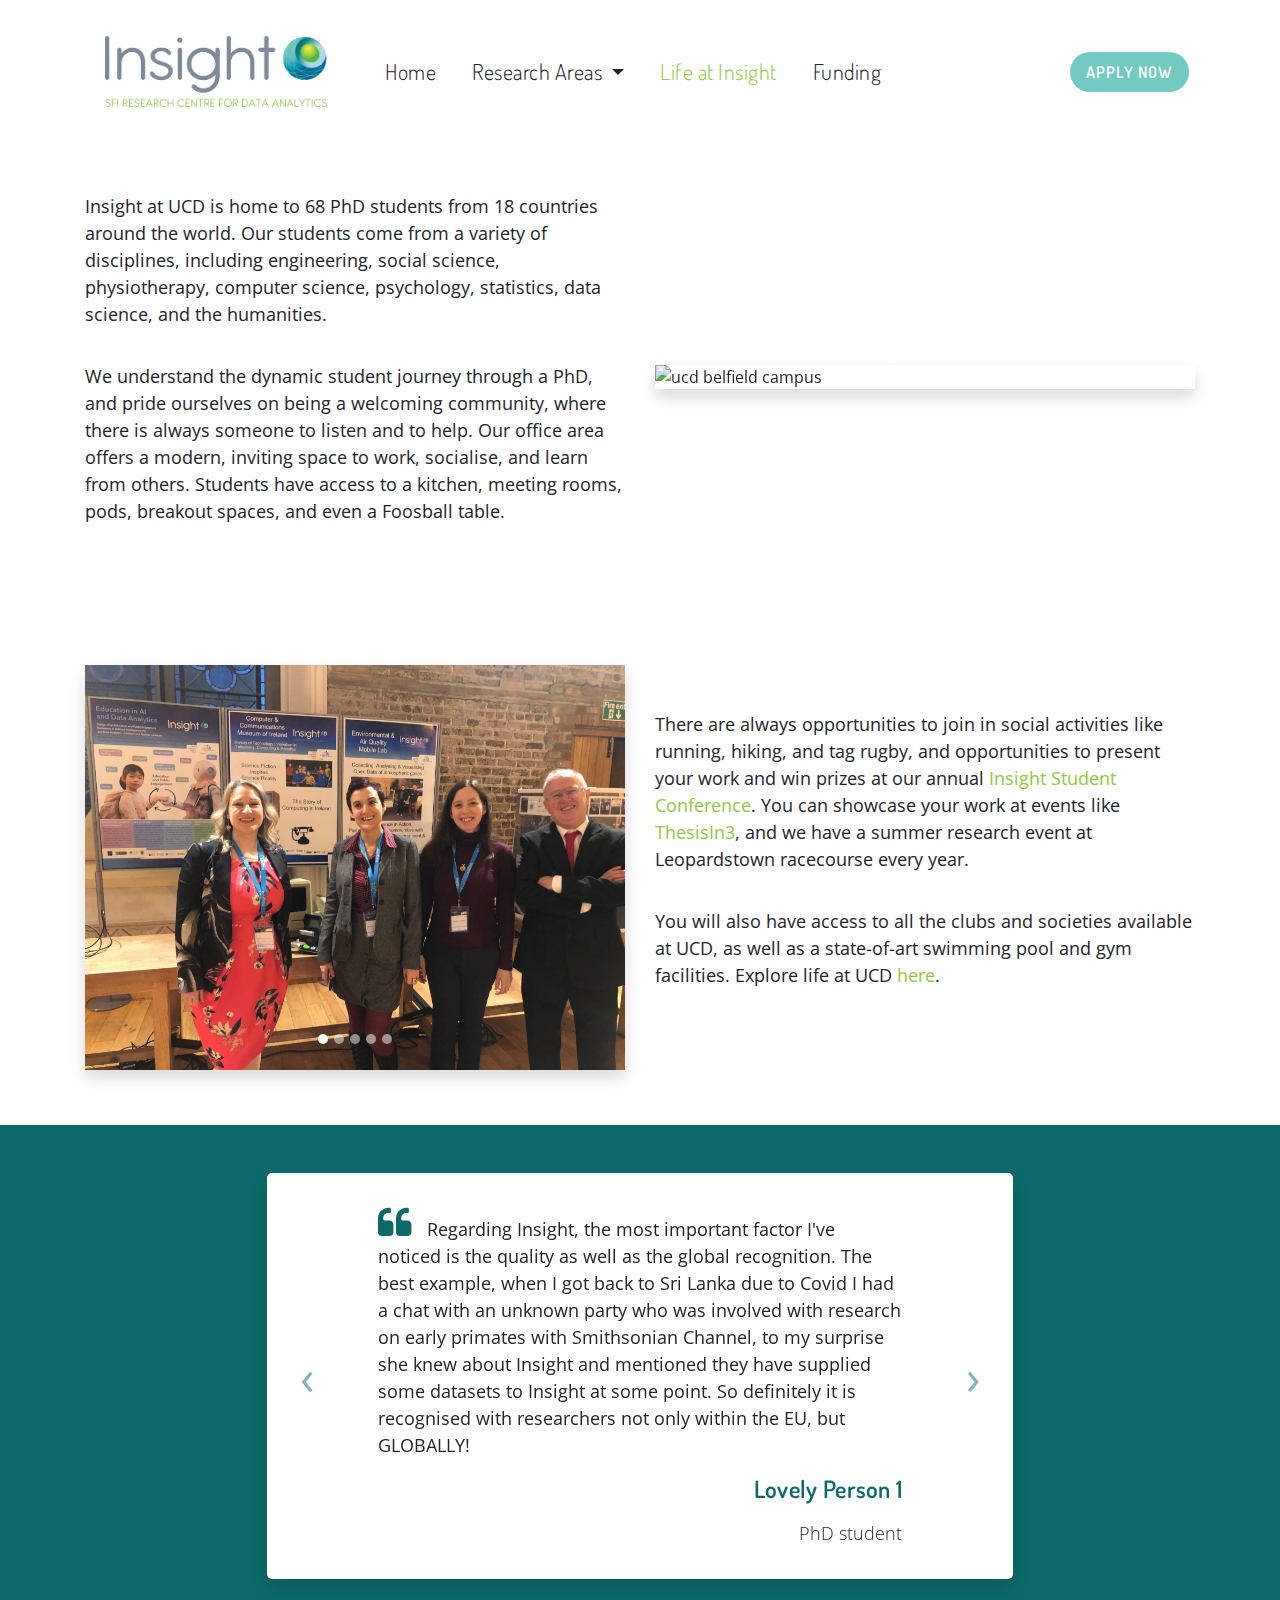
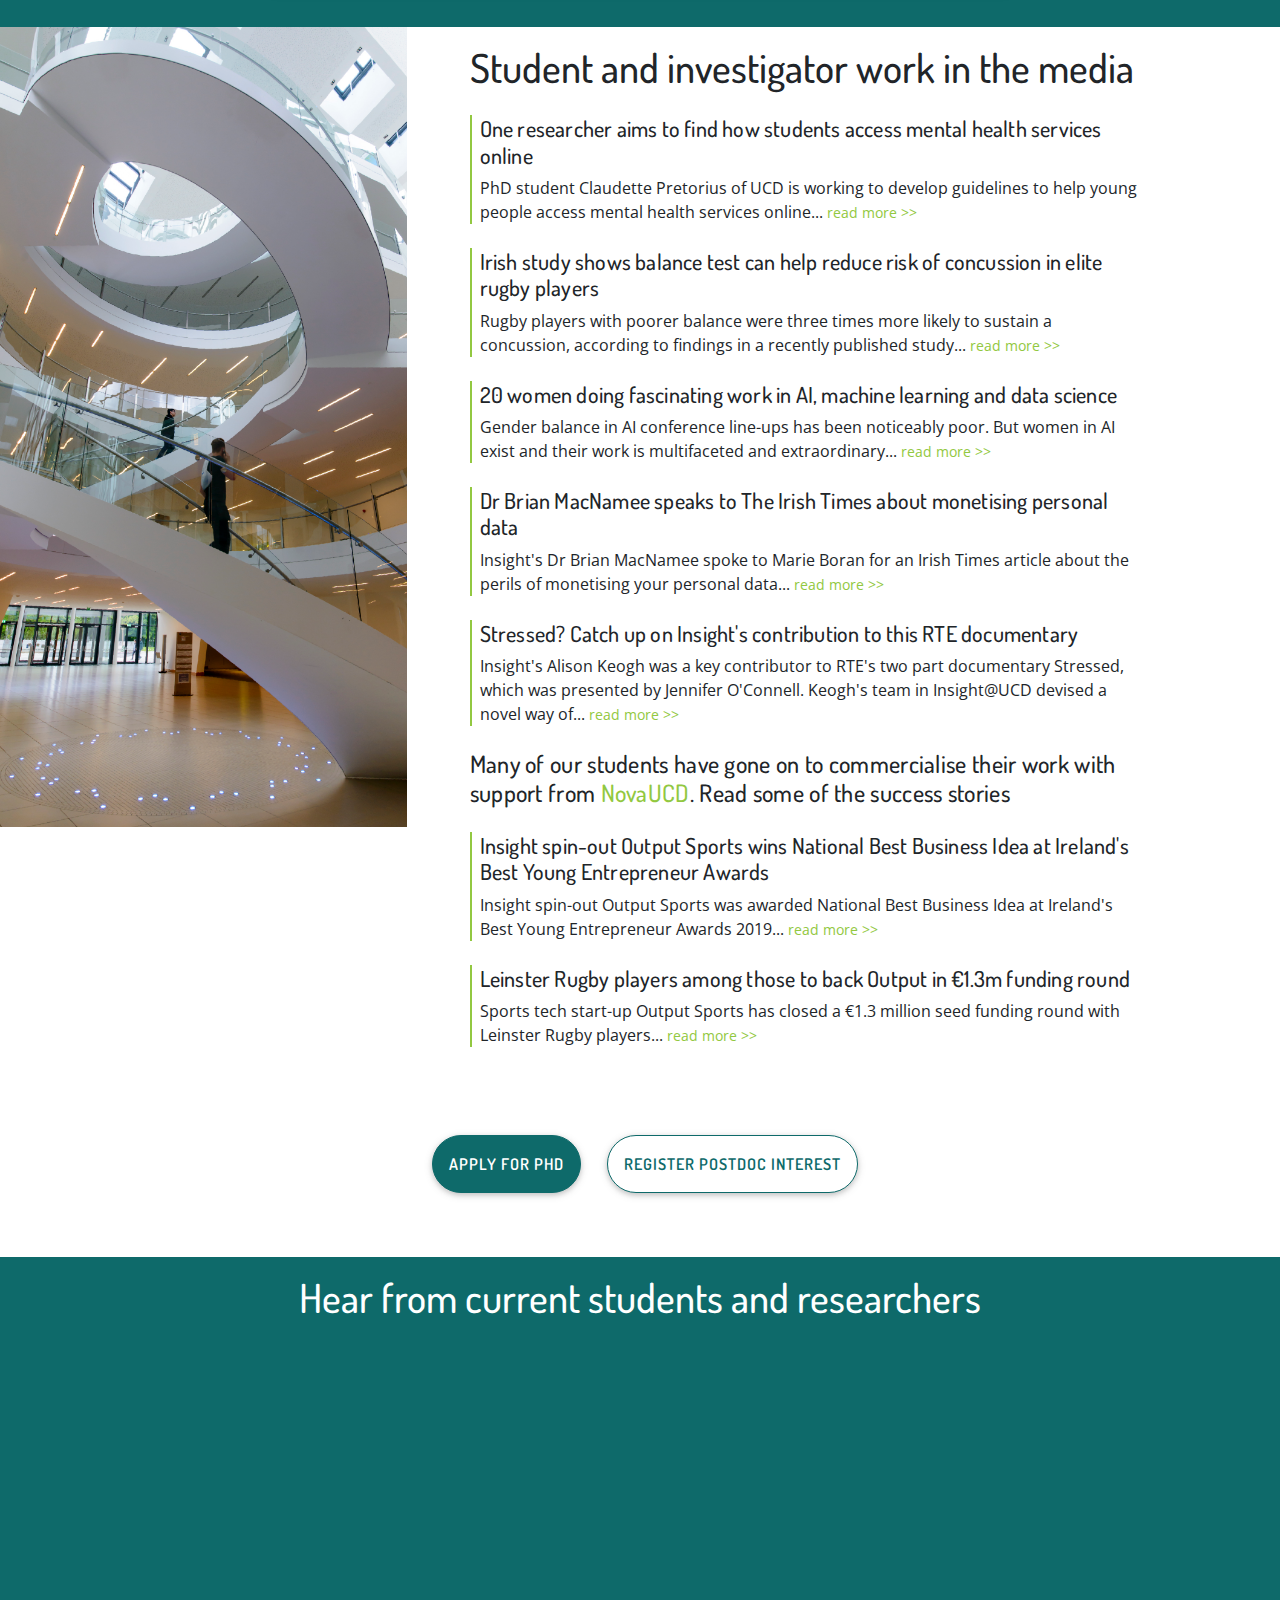
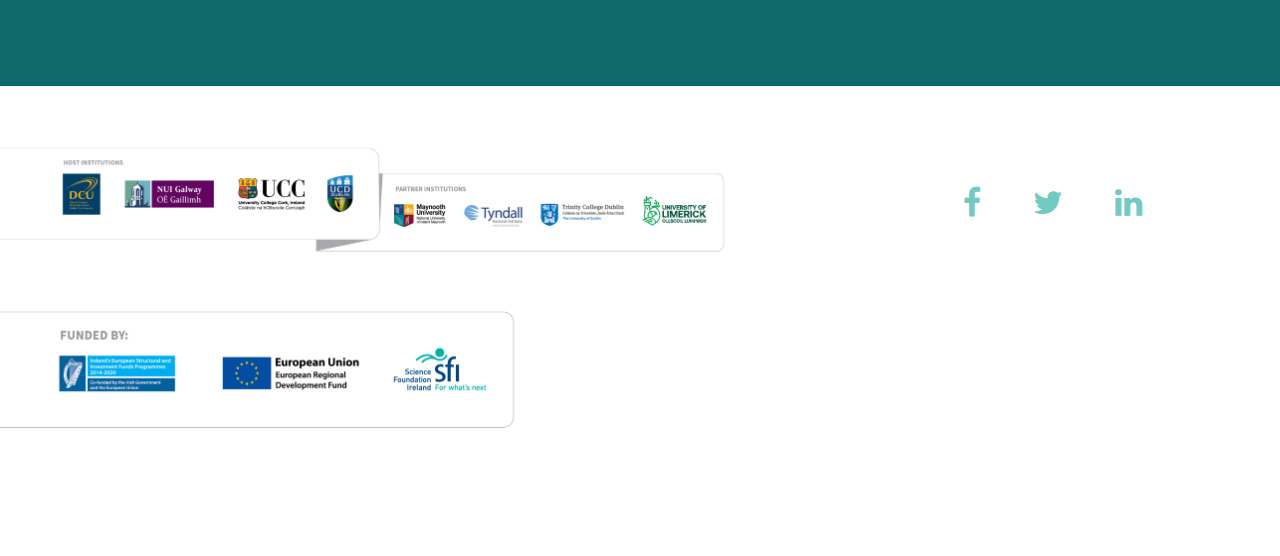
==== life-at-insight.html @ 1b8da093 "Add videos to Life at Insight page" ====
<!DOCTYPE html>
<html lang="en">

<head>
	<meta charset="utf-8">
	<meta name="viewport" content="width=device-width, initial-scale=1, shrink-to-fit=no">
	<meta http-equiv="x-ua-compatible" content="ie=edge">
	<title>Insight UCD Recruitment</title>
	<!-- Font Awesome -->
	<link rel="stylesheet" href="https://maxcdn.bootstrapcdn.com/font-awesome/4.7.0/css/font-awesome.min.css">
	<!-- Bootstrap core CSS -->
	<link href="css/bootstrap.min.css" rel="stylesheet">
	<!-- Material Design Bootstrap -->
	<link href="css/mdb.min.css" rel="stylesheet">
	<!-- Your custom styles (optional) -->
	<link href="css/style.css" rel="stylesheet">
	<link rel="stylesheet" href="https://fonts.googleapis.com/css?family=Dosis:400,500,600,700">
	<link rel="stylesheet" href="https://fonts.googleapis.com/css?family=Open+Sans:400,600,700">
</head>

<body>
	<header class="sticky-top">
		<nav class="navbar navbar-light navbar-expand-lg navigation-clean-button">
			<div class="container"><img id="nav-logo" src="img/insight_logo.png"><button data-toggle="collapse" class="navbar-toggler" data-target="#navcol-1"><span class="sr-only">Toggle navigation</span><span class="navbar-toggler-icon"></span></button>
				<div class="collapse navbar-collapse" id="navcol-1">
					<ul class="nav navbar-nav mr-auto">
						<li class="nav-item" role="presentation"><a class="nav-link" href="index.html">Home</a></li>
						<li class="nav-item dropdown"><a class="dropdown-toggle nav-link" data-toggle="dropdown" aria-expanded="false" href="research.html">Research Areas&nbsp;</a>
							<div class="dropdown-menu" role="menu"><a class="dropdown-item" role="presentation" href="research.html#behaviour">Behaviour Measurement & Change</a><a class="dropdown-item" role="presentation" href="research.html#imaging">Medical Imaging</a><a class="dropdown-item" role="presentation" href="research.html#cultural">Cultural Analytics</a><a class="dropdown-item" role="presentation" href="research.html#foundations">Foundations of Data Science</a><a class="dropdown-item" role="presentation" href="research.html#agriculture">Smart & Sustainable Agriculture</a></div>
						</li>
						<li class="nav-item" role="presentation"><a class="nav-link active" href="life-at-insight.html">Life at Insight</a></li>
						<li class="nav-item" role="presentation"><a class="nav-link" href="index.html#remuneration">Funding</a></li>
					</ul><span class="navbar-text actions"> <a class="btn action-button" role="button" id="nav-apply-button" href="https://docs.google.com/forms/d/1XLEkbJxJfuhNwHbNizcmN-qmpHpWXyCUOX5vFajwx4U" target="_blank">Apply Now</a></span>
				</div>
			</div>
		</nav>
	</header>
	<main>


		<div class="highlight-insight">
			<div class="container">
				<div class="row">
					<div class="col-sm-12 col-md-12 col-lg-6 col-xl-6 my-auto">
						<p>Insight at UCD is home to 68 PhD students from 18 countries around the world. Our students come from a variety of disciplines, including engineering, social science, physiotherapy, computer science, psychology, statistics, data science, and the humanities.</p>
						<p>We understand the dynamic student journey through a PhD, and pride ourselves on being a welcoming community, where there is always someone to listen and to help. Our office area offers a modern, inviting space to work, socialise, and learn from others. Students have access to a kitchen, meeting rooms, pods, breakout spaces, and even a Foosball table.</p>
					</div>
					<div class="col-sm-12 col-md-12 col-lg-6 col-xl-6 my-auto">
						<div id="carouselIndicators" class="carousel slide shadow" data-ride="carousel">
							<ol class="carousel-indicators">
								<li data-target="#carouselIndicators" data-slide-to="0" class="active"></li>
								<li data-target="#carouselIndicators" data-slide-to="1"></li>
								<li data-target="#carouselIndicators" data-slide-to="2"></li>
								<li data-target="#carouselIndicators" data-slide-to="3"></li>
								<li data-target="#carouselIndicators" data-slide-to="4"></li>
							</ol>
							<div class="carousel-inner">
								<div class="carousel-item active">
									<img class="d-block w-100" src="img/0708_Belfield_07b.jpg" alt="ucd belfield campus">
								</div>
								<div class="carousel-item">
									<img class="d-block w-100" src="img/kitchen.jpeg" alt="ucd insight kitchen">
								</div>
								<div class="carousel-item">
									<img class="d-block w-100" src="img/office1.png" alt="ucd insight office">
								</div>
								<div class="carousel-item">
									<img class="d-block w-100" src="img/office2.png" alt="ucd insight office">
								</div>
								<div class="carousel-item">
									<img class="d-block w-100" src="img/busy_stairs.jpg" alt="ucd science busy stairs">
								</div>

							</div>
						</div>
					</div>
				</div>
			</div>
		</div>

		<div class="highlight-insight">
			<div class="container">
				<div class="row">
					<div class="col-sm-12 col-md-12 col-lg-6 col-xl-6 my-auto">
						<div id="carouselIndicators" class="carousel slide shadow" data-ride="carousel">
							<ol class="carousel-indicators">
								<li data-target="#carouselIndicators" data-slide-to="0" class="active"></li>
								<li data-target="#carouselIndicators" data-slide-to="1"></li>
								<li data-target="#carouselIndicators" data-slide-to="2"></li>
								<li data-target="#carouselIndicators" data-slide-to="3"></li>
								<li data-target="#carouselIndicators" data-slide-to="4"></li>
							</ol>
							<div class="carousel-inner">
								<div class="carousel-item active">
									<img class="d-block w-100" src="img/IMG_2995.jpeg" alt="ucd belfield campus">
								</div>
								<div class="carousel-item">
									<img class="d-block w-100" src="img/IMG_3348.jpeg" alt="ucd insight kitchen">
								</div>
								<div class="carousel-item">
									<img class="d-block w-100" src="img/insight43.jpeg" alt="ucd insight office">
								</div>
								<div class="carousel-item">
									<img class="d-block w-100" src="img/insight44.jpeg" alt="ucd insight office">
								</div>
								<div class="carousel-item">
									<img class="d-block w-100" src="img/insight_running_group.jpg" alt="ucd science busy stairs">
								</div>

							</div>
						</div>
					</div>
					<div class="col-sm-12 col-md-12 col-lg-6 col-xl-6 my-auto">
						<p>There are always opportunities to join in social activities like running, hiking, and tag rugby, and opportunities to present your work and win prizes at our annual <a href="https://www.insight-centre.org/News/insight-student-conference-2020" target="_blank"> Insight Student Conference</a>. You can showcase your work at events like <a href="https://www.ucd.ie/graduatestudies/currentgradstudents/thesisin3/" target="_blank">ThesisIn3</a>, and we have a summer research event at Leopardstown racecourse every year.</p>
						<p>You will also have access to all the clubs and societies available at UCD, as well as a state-of-art swimming pool and gym facilities. Explore life at UCD <a href="https://www.ucd.ie/graduatestudies/currentgradstudents/lifeoncampus/" target="_blank"> here</a>.</p>
					</div>
				</div>
			</div>
		</div>

		<div class="testimonials py-5">
			<!-- Section heading -->
			<div class="wrapper-carousel-fix col-lg-7 mx-auto py-3 shadow">
				<!-- Carousel Wrapper -->
				<div id="carousel-quote" class="carousel no-flex testimonial-carousel carousel-fade pt-3 " data-ride="carousel" data-interval="false">
					<!--Slides-->
					<div class="carousel-inner carousel-box" role="listbox">
						<!--First slide-->
						<div class="carousel-item active">
							<div class="testimonial mx-5 px-5">
								<!--Content-->
								<p>
									<i class="fa fa-2x fa-quote-left pr-3" style="color:#0e6a6a;"></i>Regarding Insight, the most important factor I've noticed is the quality as well as the global recognition. The best example, when I got back to Sri Lanka due to Covid I had a chat with an unknown party who was involved with research on early primates with Smithsonian Channel, to my surprise she knew about Insight and mentioned they have supplied some datasets to Insight at some point. So definitely it is recognised with researchers not only within the EU, but GLOBALLY!
								</p>
								<h4 class="text-right">Lovely Person 1</h4>
								<h6 class="occupation my-3 text-right">PhD student</h6>
							</div>
						</div>
						<!--First slide-->
						<!--Second slide-->
						<div class="carousel-item">
							<div class="testimonial mx-5 px-5">
								<!--Content-->
								<p><br>
									<i class="fa fa-2x fa-quote-left pr-3" style="color:#0e6a6a;"></i>Insight has created a great social and working environment for staff and students. Insight provides opportunities for students to gain valuable work experience in Industry through Insight collaboration with Industry partners. Insight has delivered data analytics research in modelling the Covid 19 epidemic and actively reporting the findings to the Government.
								</p>
								<h4 class="text-right">Lovely Person 2</h4>
								<h6 class="occupation my-3 text-right">PhD student</h6><br>
							</div>
						</div>
						<!--Second slide-->
						<!--Third slide-->
						<div class="carousel-item">
							<div class="testimonial mx-5 px-5">
								<!--Content-->
								<p><br>
									<i class="fa fa-2x fa-quote-left pr-3" style="color:#0e6a6a;"></i>I know it will seem a bit over the top to say this but my friends and colleagues in Insight are like my second family. When you are far from home it can be difficult to find your feet, feel part of work and community. I have always felt at home in Insight and I have always felt that I was appreciated and belonged.
								</p>
								<h4 class="text-right">Lovely Person 3</h4>
								<h6 class="occupation my-3 text-right">PhD student</h6><br>
							</div>
						</div>
						<!--Third slide-->
					</div>
					<!--Slides-->
					<!--Controls-->
					<a class="carousel-control-prev left carousel-control" href="#carousel-quote" role="button" data-slide="prev">
						<span class="icon-prev" aria-hidden="true"></span>
						<span class="sr-only">Previous</span>
					</a>
					<a class="carousel-control-next right carousel-control" href="#carousel-quote" role="button" data-slide="next">
						<span class="icon-next" aria-hidden="true"></span>
						<span class="sr-only">Next</span>
					</a>
					<!--Controls-->
				</div>
				<!-- Carousel Wrapper -->
			</div>
		</div>
		<div class="row in-the-media">
			<div id="stairs" class="col-lg-4">
				<img src="img/futuristic-stairs.jpg" class="img-fluid" style="height: auto;max-height: auto;width: 100%;">
			</div>
			<div id="articles" class="col-lg-7 px-5">
				<h2 class="mt-3 mb-4">Student and investigator work in the media</h2>
				<div class="article-snippets">
					<div class="article-snippet pl-2 my-4">
						<h5>One researcher aims to find how students access mental health services online</h5>
						<p>PhD student Claudette Pretorius of UCD is working to develop guidelines to help young people access mental health services online...<a href="#" href="https://www.siliconrepublic.com/innovation/claudette-pretorius-ucd-insight-mental-health" class="read-more" target="_blank"> read more >></a></p>
					</div>
					<div class="article-snippet pl-2 my-4">
						<h5>Irish study shows balance test can help reduce risk of concussion in elite rugby players</h5>
						<p>Rugby players with poorer balance were three times more likely to sustain a concussion, according to findings in a recently published study...<a href="https://www.the42.ie/irish-study-concussion-irfu-rugby-balance-decrease-risk-4447512-Jan2019/" class="read-more" target="_blank"> read more >></a></p>
					</div>
					<div class="article-snippet pl-2 my-4">
						<h5>20 women doing fascinating work in AI, machine learning and data science</h5>
						<p>Gender balance in AI conference line-ups has been noticeably poor. But women in AI exist and their work is multifaceted and extraordinary...<a href="https://www.siliconrepublic.com/people/women-in-ai-machine-learning-data-science" class="read-more" target="_blank"> read more >></a></p>
					</div>
					<div class="article-snippet pl-2 my-4">
						<h5>Dr Brian MacNamee speaks to The Irish Times about monetising personal data</h5>
						<p>Insight's Dr Brian MacNamee spoke to Marie Boran for an Irish Times article about the perils of monetising your personal data...<a href="https://www.insight-centre.org/News/dr-brian-macnamee-speaks-irish-times-about-monetising-personal-data" class="read-more" target="_blank"> read more >></a></p>
					</div>
					<div class="article-snippet pl-2 my-4">
						<h5>Stressed? Catch up on Insight's contribution to this RTE documentary</h5>
						<p>Insight's Alison Keogh was a key contributor to RTE's two part documentary Stressed, which was presented by Jennifer O'Connell. Keogh's team in Insight@UCD devised a novel way of...<a href="https://www.insight-centre.org/content/stressed-catch-insights-contribution-rte-documentary" class="read-more" target="_blank"> read more >></a></p>
					</div>
					<h4>Many of our students have gone on to commercialise their work with support from <a href="https://www.ucd.ie/innovation/" target="_blank">NovaUCD</a>. Read some of the success stories</h4>
					<div class="article-snippet pl-2 my-4">
						<h5>Insight spin-out Output Sports wins National Best Business Idea at Ireland's Best Young Entrepreneur Awards</h5>
						<p>Insight spin-out Output Sports was awarded National Best Business Idea at Ireland's Best Young Entrepreneur Awards 2019...<a href="https://www.insight-centre.org/News/insight-spin-out-output-sports-wins-national-best-business-idea-irelands-best-young" class="read-more" target="_blank"> read more >></a></p>
					</div>
					<div class="article-snippet pl-2 my-4">
						<h5>Leinster Rugby players among those to back Output in €1.3m funding round</h5>
						<p>Sports tech start-up Output Sports has closed a €1.3 million seed funding round with Leinster Rugby players...<a href="https://www.irishtimes.com/business/technology/leinster-rugby-players-among-those-to-back-output-in-1-3m-funding-round-1.4190219" class="read-more" target="_blank"> read more >></a></p>
					</div>
				</div>
			</div>

		</div>
		<div class="container col-lg-5 text-center my-5">
			<a class="btn research-button btn-rounded p-3 m-3" role="button" id="phd-apply-button" href="https://docs.google.com/forms/d/1XLEkbJxJfuhNwHbNizcmN-qmpHpWXyCUOX5vFajwx4U" target="_blank">Apply for PhD</a>
			<a class="btn research-button btn-rounded p-3" role="button" id="postdoc-apply-button" href="https://docs.google.com/forms/d/1AsUdSWXv9FjHMFJ9KDFKcQEAJH8ktpvEX1DCqA-DxpM" target="_blank">Register PostDoc Interest</a>
		</div>
		<div class="videos-section">
			<h2 class="videos text-center pt-3">Hear from current students and researchers</h2>
			<div class="row col-12 mx-auto pb-5 pt-3">
				<div class="embed-responsive embed-responsive-16by9 col-5 my-auto mx-auto">
					<iframe class="embed-responsive-item" src="https://www.youtube.com/embed/og-fN9E48w0"></iframe>
				</div>
				<div class="embed-responsive embed-responsive-16by9 col-5 my-auto mx-auto">
					<iframe class="embed-responsive-item" src="https://www.youtube.com/embed/YqsBKtIphHs"></iframe>
				</div>
			</div>
		</div>


	</main>
	<footer>

		<div class="row clear-fix">
			<img class="col-lg-8 p-0 my-auto" src="img/hostpartner.png">
			<div class="social-media col-lg-4 mx-auto my-auto text-center">
				<!-- Facebook -->
				<a class="sm-ic" href="#">
					<i class="fa fa-facebook fa-lg mr-md-5 fa-2x" style="color:rgb(114,202,195);"> </i>
				</a>
				<!-- Twitter -->
				<a class="sm-ic" href="#">
					<i class="fa fa-twitter fa-lg mr-md-5 fa-2x" style="color:rgb(114,202,195);"></i>
				</a>
				<!--Linkedin -->
				<a class="sm-ic" href="#">
					<i class="fa fa-linkedin fa-lg mr-md-5 fa-2x" style="color:rgb(114,202,195);"></i>
				</a>
			</div>
		</div>
		<div class="row">
			<a href="https://www.sfi.ie/" target="_blank"><img class="col-lg-8 p-0 my-auto fundedby" src="img/fundedby.png"></a>
		</div>
	</footer>





	<!-- /Start your project here-->

	<!-- SCRIPTS -->
	<!-- JQuery -->
	<script type="text/javascript" src="js/jquery-3.3.1.min.js"></script>
	<!-- Bootstrap tooltips -->
	<script type="text/javascript" src="js/popper.min.js"></script>
	<!-- Bootstrap core JavaScript -->
	<script type="text/javascript" src="js/bootstrap.min.js"></script>
	<!-- MDB core JavaScript -->
	<script type="text/javascript" src="js/mdb.min.js"></script>
</body>

</html>
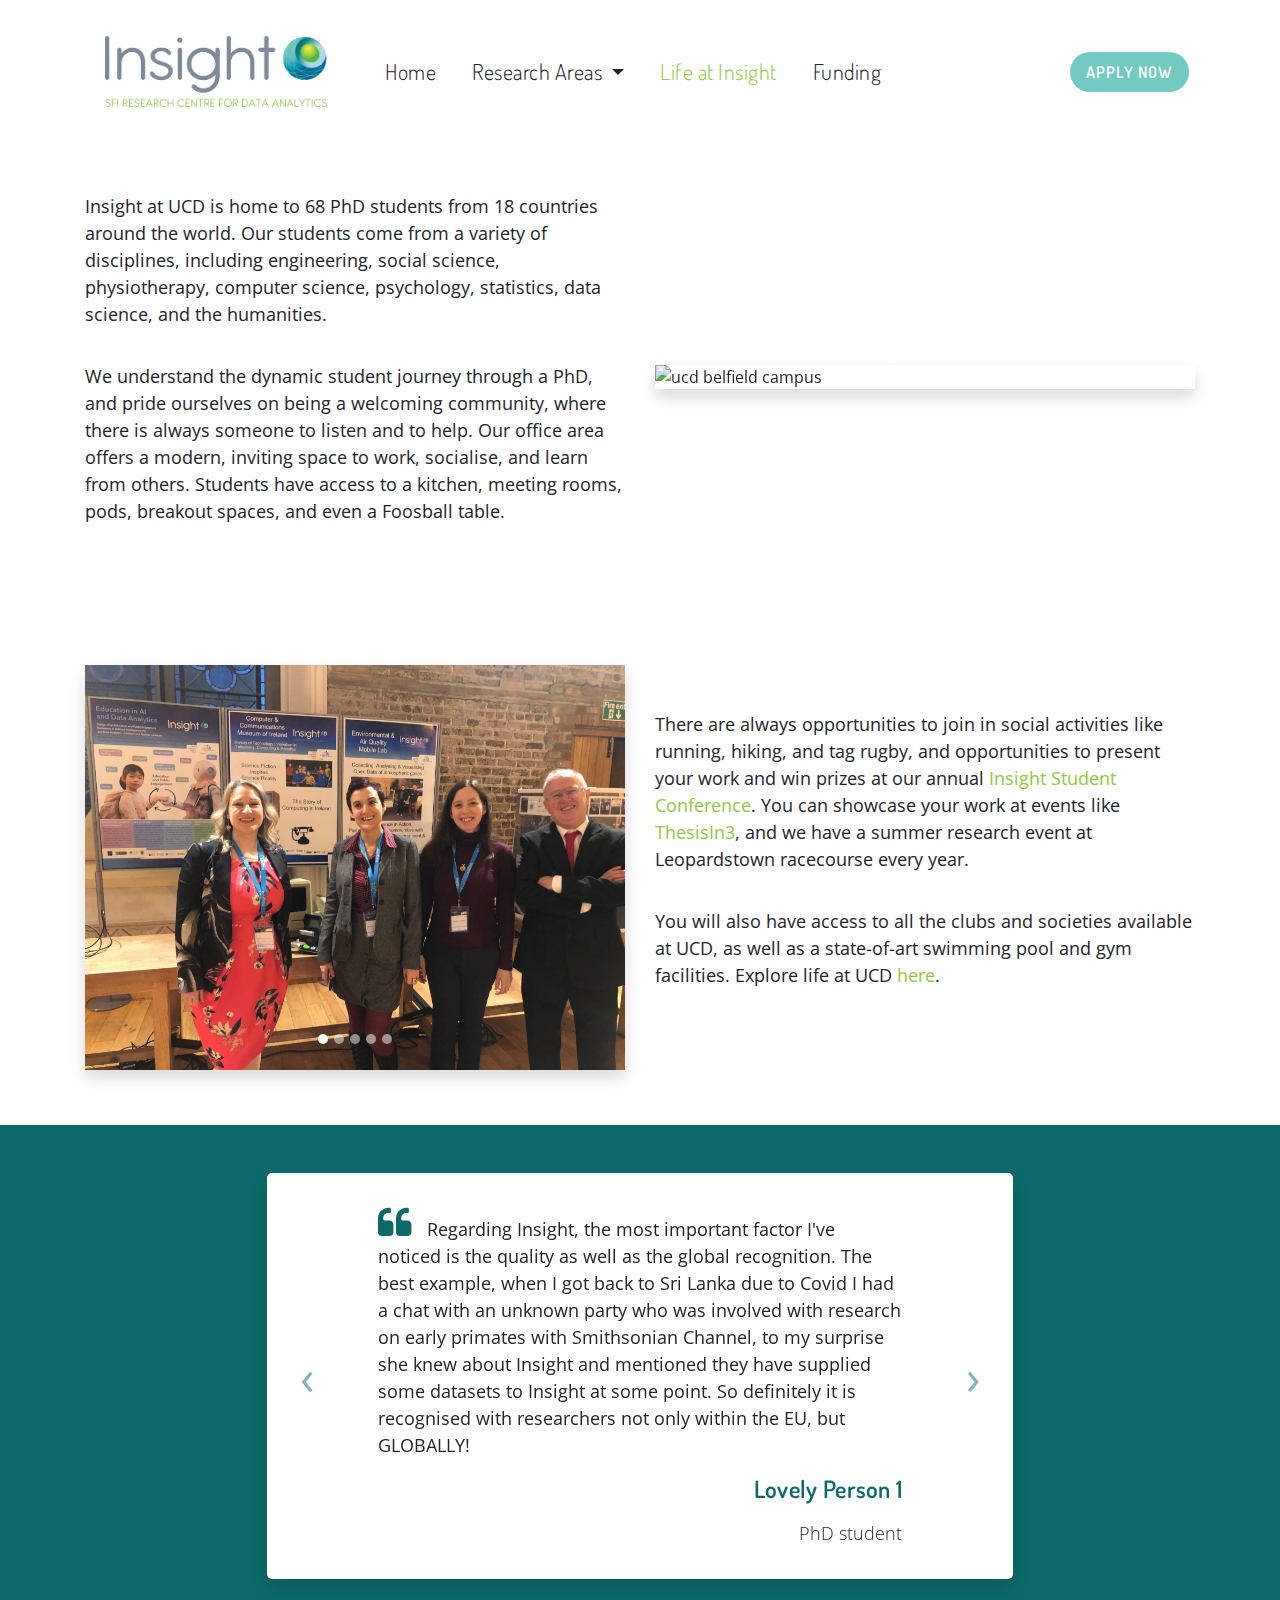
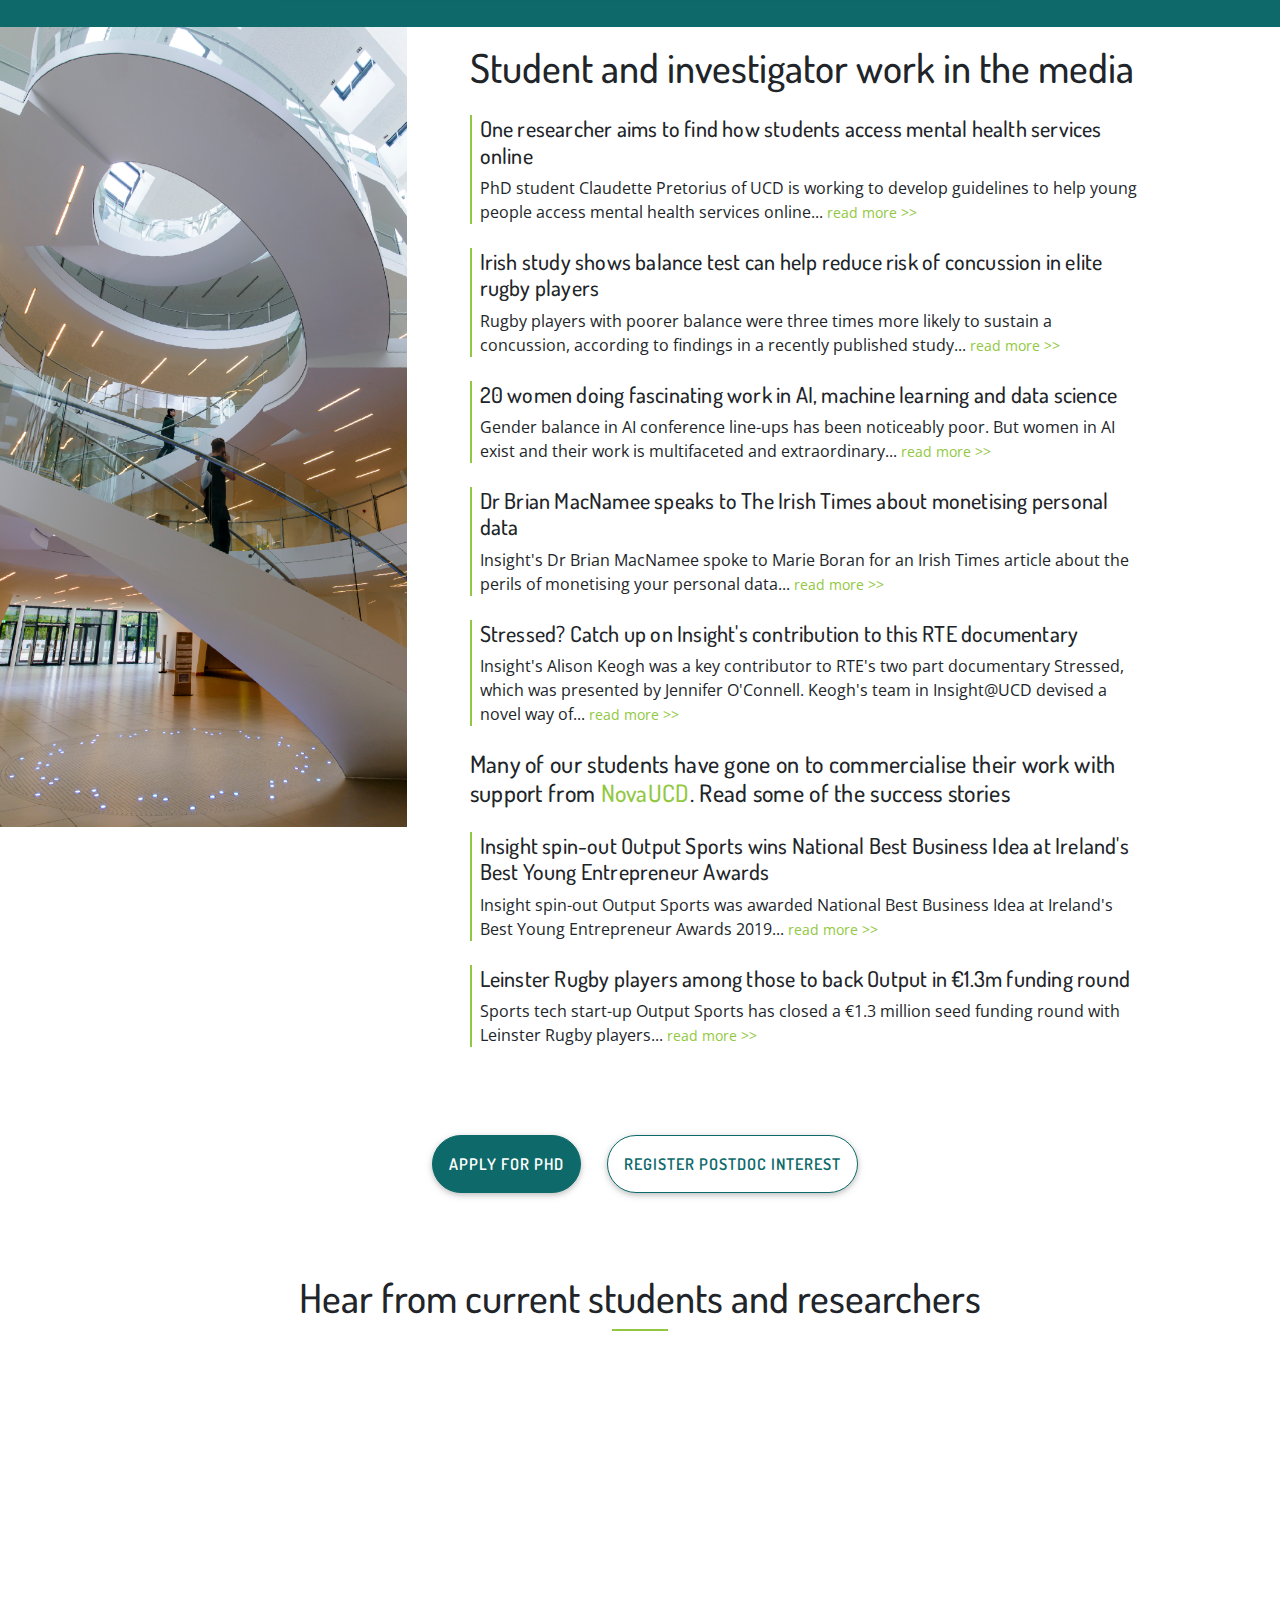
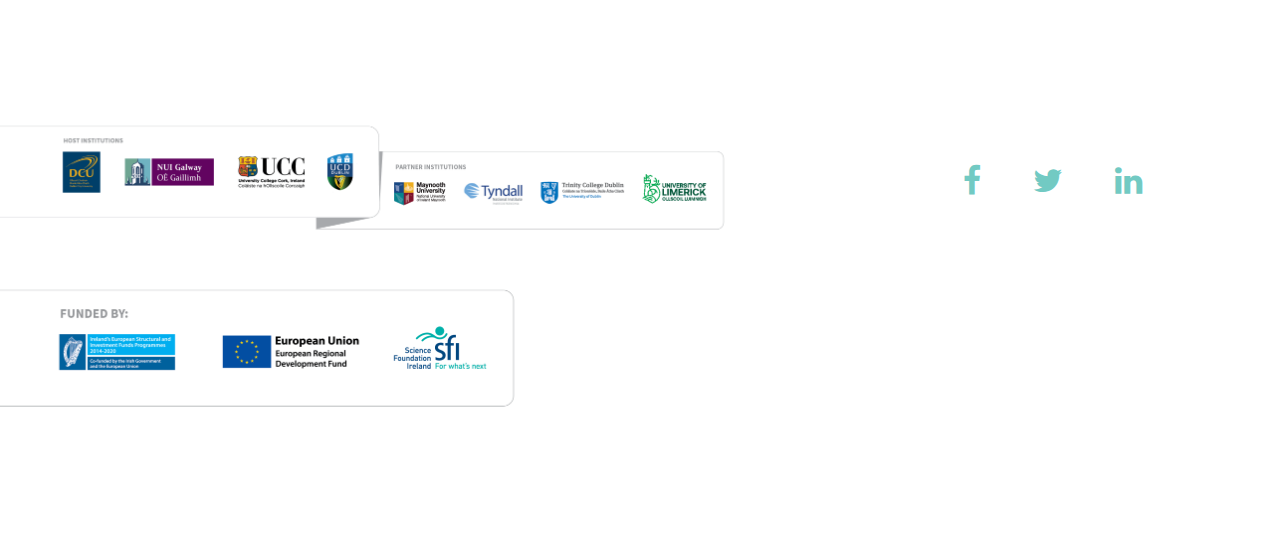
==== commit 3541e751: "Simplify video section" ====
--- a/life-at-insight.html
+++ b/life-at-insight.html
@@ -221,8 +221,9 @@
 			<a class="btn research-button btn-rounded p-3 m-3" role="button" id="phd-apply-button" href="https://docs.google.com/forms/d/1XLEkbJxJfuhNwHbNizcmN-qmpHpWXyCUOX5vFajwx4U" target="_blank">Apply for PhD</a>
 			<a class="btn research-button btn-rounded p-3" role="button" id="postdoc-apply-button" href="https://docs.google.com/forms/d/1AsUdSWXv9FjHMFJ9KDFKcQEAJH8ktpvEX1DCqA-DxpM" target="_blank">Register PostDoc Interest</a>
 		</div>
-		<div class="videos-section">
+		<div class="videos-section container">
 			<h2 class="videos text-center pt-3">Hear from current students and researchers</h2>
+			<hr>
 			<div class="row col-12 mx-auto pb-5 pt-3">
 				<div class="embed-responsive embed-responsive-16by9 col-5 my-auto mx-auto">
 					<iframe class="embed-responsive-item" src="https://www.youtube.com/embed/og-fN9E48w0"></iframe>
--- a/css/style.css
+++ b/css/style.css
@@ -35,9 +35,6 @@
 	font-size: 2rem;
 }
 
-h2.videos {
-	color: white;
-}
 
 .h1,
 h1 {
@@ -376,9 +373,7 @@
 /* Life at Insight page */
 /***************************/
 
-.videos-section {
-	background-color: #0e6a6a;
-}
+
 
 
 
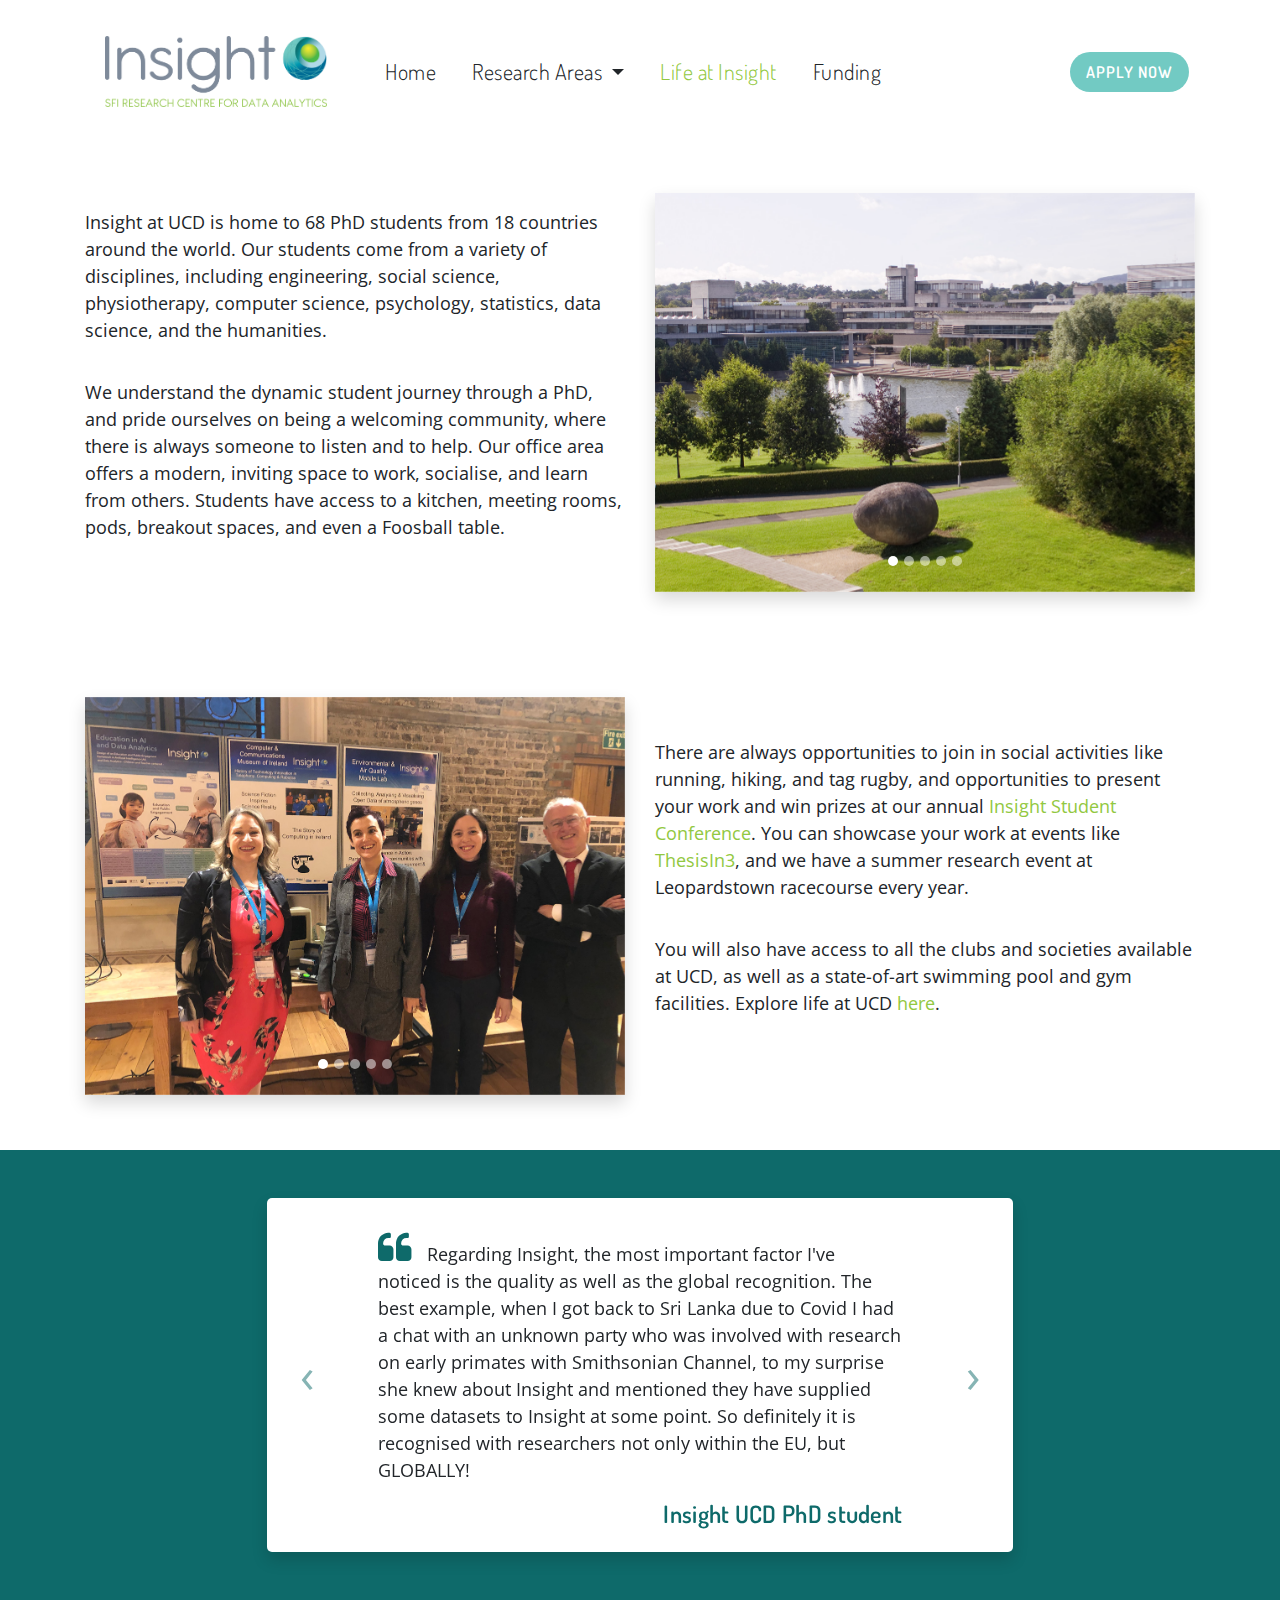
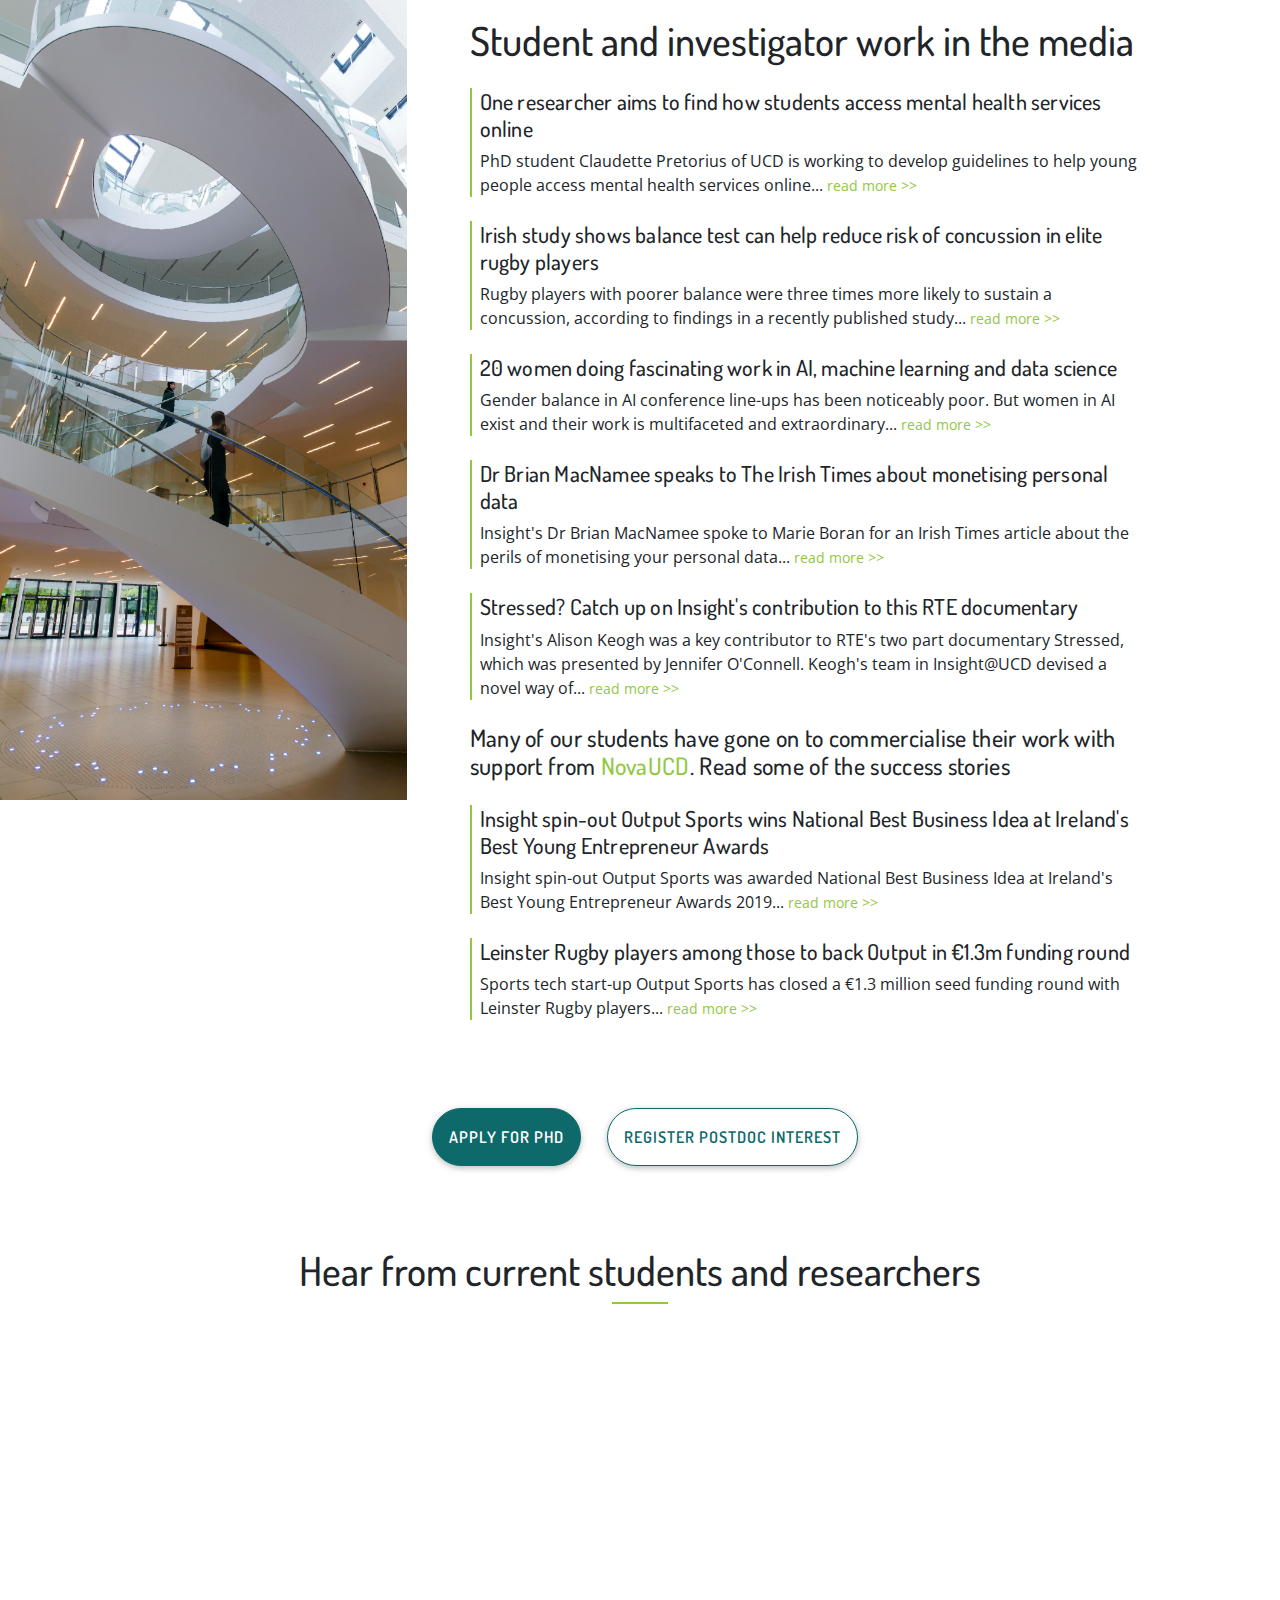
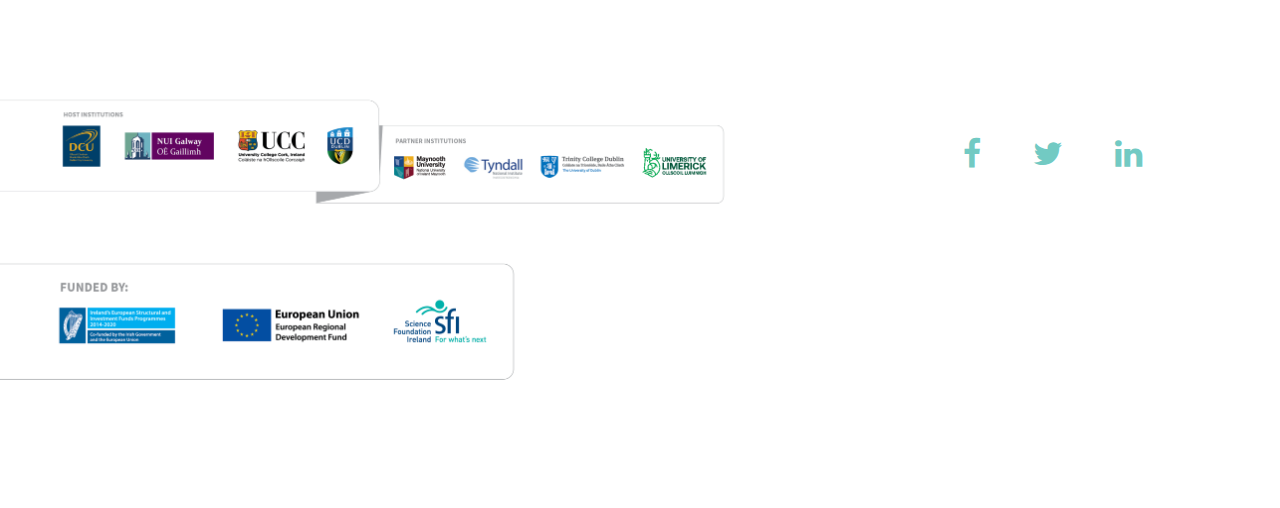
==== commit 78e6d592: "Replace carousel images with resized images" ====
--- a/life-at-insight.html
+++ b/life-at-insight.html
@@ -56,19 +56,19 @@
 							</ol>
 							<div class="carousel-inner">
 								<div class="carousel-item active">
-									<img class="d-block w-100" src="img/0708_Belfield_07b.jpg" alt="ucd belfield campus">
-								</div>
-								<div class="carousel-item">
-									<img class="d-block w-100" src="img/kitchen.jpeg" alt="ucd insight kitchen">
-								</div>
-								<div class="carousel-item">
-									<img class="d-block w-100" src="img/office1.png" alt="ucd insight office">
-								</div>
-								<div class="carousel-item">
-									<img class="d-block w-100" src="img/office2.png" alt="ucd insight office">
-								</div>
-								<div class="carousel-item">
-									<img class="d-block w-100" src="img/busy_stairs.jpg" alt="ucd science busy stairs">
+									<img class="d-block w-100" src="img/a_0708_Belfield_07b.jpg" alt="ucd belfield campus">
+								</div>
+								<div class="carousel-item">
+									<img class="d-block w-100" src="img/a_IMG_0213.jpg" alt="ucd insight kitchen">
+								</div>
+								<div class="carousel-item">
+									<img class="d-block w-100" src="img/a_IMG_1057.jpg" alt="ucd insight office">
+								</div>
+								<div class="carousel-item">
+									<img class="d-block w-100" src="img/a_IMG_1060.jpg" alt="ucd insight office">
+								</div>
+								<div class="carousel-item">
+									<img class="d-block w-100" src="img/a_1401_Campus_0067a.jpg" alt="ucd science busy stairs">
 								</div>
 
 							</div>
@@ -92,19 +92,19 @@
 							</ol>
 							<div class="carousel-inner">
 								<div class="carousel-item active">
-									<img class="d-block w-100" src="img/IMG_2995.jpeg" alt="ucd belfield campus">
-								</div>
-								<div class="carousel-item">
-									<img class="d-block w-100" src="img/IMG_3348.jpeg" alt="ucd insight kitchen">
-								</div>
-								<div class="carousel-item">
-									<img class="d-block w-100" src="img/insight43.jpeg" alt="ucd insight office">
-								</div>
-								<div class="carousel-item">
-									<img class="d-block w-100" src="img/insight44.jpeg" alt="ucd insight office">
-								</div>
-								<div class="carousel-item">
-									<img class="d-block w-100" src="img/insight_running_group.jpg" alt="ucd science busy stairs">
+									<img class="d-block w-100" src="img/IMG_2995.jpg" alt="ucd belfield campus">
+								</div>
+								<div class="carousel-item">
+									<img class="d-block w-100" src="img/IMG_3348.jpg" alt="ucd insight kitchen">
+								</div>
+								<div class="carousel-item">
+									<img class="d-block w-100" src="img/insight43.jpg" alt="ucd insight office">
+								</div>
+								<div class="carousel-item">
+									<img class="d-block w-100" src="img/insight44.jpg" alt="ucd insight office">
+								</div>
+								<div class="carousel-item">
+									<img class="d-block w-100" src="img/insight_running_group.jpg" alt="insight ucd running group">
 								</div>
 
 							</div>
@@ -132,8 +132,7 @@
 								<p>
 									<i class="fa fa-2x fa-quote-left pr-3" style="color:#0e6a6a;"></i>Regarding Insight, the most important factor I've noticed is the quality as well as the global recognition. The best example, when I got back to Sri Lanka due to Covid I had a chat with an unknown party who was involved with research on early primates with Smithsonian Channel, to my surprise she knew about Insight and mentioned they have supplied some datasets to Insight at some point. So definitely it is recognised with researchers not only within the EU, but GLOBALLY!
 								</p>
-								<h4 class="text-right">Lovely Person 1</h4>
-								<h6 class="occupation my-3 text-right">PhD student</h6>
+								<h4 class="text-right">Insight UCD PhD student</h4>
 							</div>
 						</div>
 						<!--First slide-->
@@ -144,8 +143,7 @@
 								<p><br>
 									<i class="fa fa-2x fa-quote-left pr-3" style="color:#0e6a6a;"></i>Insight has created a great social and working environment for staff and students. Insight provides opportunities for students to gain valuable work experience in Industry through Insight collaboration with Industry partners. Insight has delivered data analytics research in modelling the Covid 19 epidemic and actively reporting the findings to the Government.
 								</p>
-								<h4 class="text-right">Lovely Person 2</h4>
-								<h6 class="occupation my-3 text-right">PhD student</h6><br>
+								<h4 class="text-right">Insight UCD PhD student</h4>
 							</div>
 						</div>
 						<!--Second slide-->
@@ -156,8 +154,7 @@
 								<p><br>
 									<i class="fa fa-2x fa-quote-left pr-3" style="color:#0e6a6a;"></i>I know it will seem a bit over the top to say this but my friends and colleagues in Insight are like my second family. When you are far from home it can be difficult to find your feet, feel part of work and community. I have always felt at home in Insight and I have always felt that I was appreciated and belonged.
 								</p>
-								<h4 class="text-right">Lovely Person 3</h4>
-								<h6 class="occupation my-3 text-right">PhD student</h6><br>
+								<h4 class="text-right">Insight UCD PhD student</h4>
 							</div>
 						</div>
 						<!--Third slide-->
@@ -275,6 +272,4 @@
 	<script type="text/javascript" src="js/bootstrap.min.js"></script>
 	<!-- MDB core JavaScript -->
 	<script type="text/javascript" src="js/mdb.min.js"></script>
-</body>
-
-</html>
+</body></html>
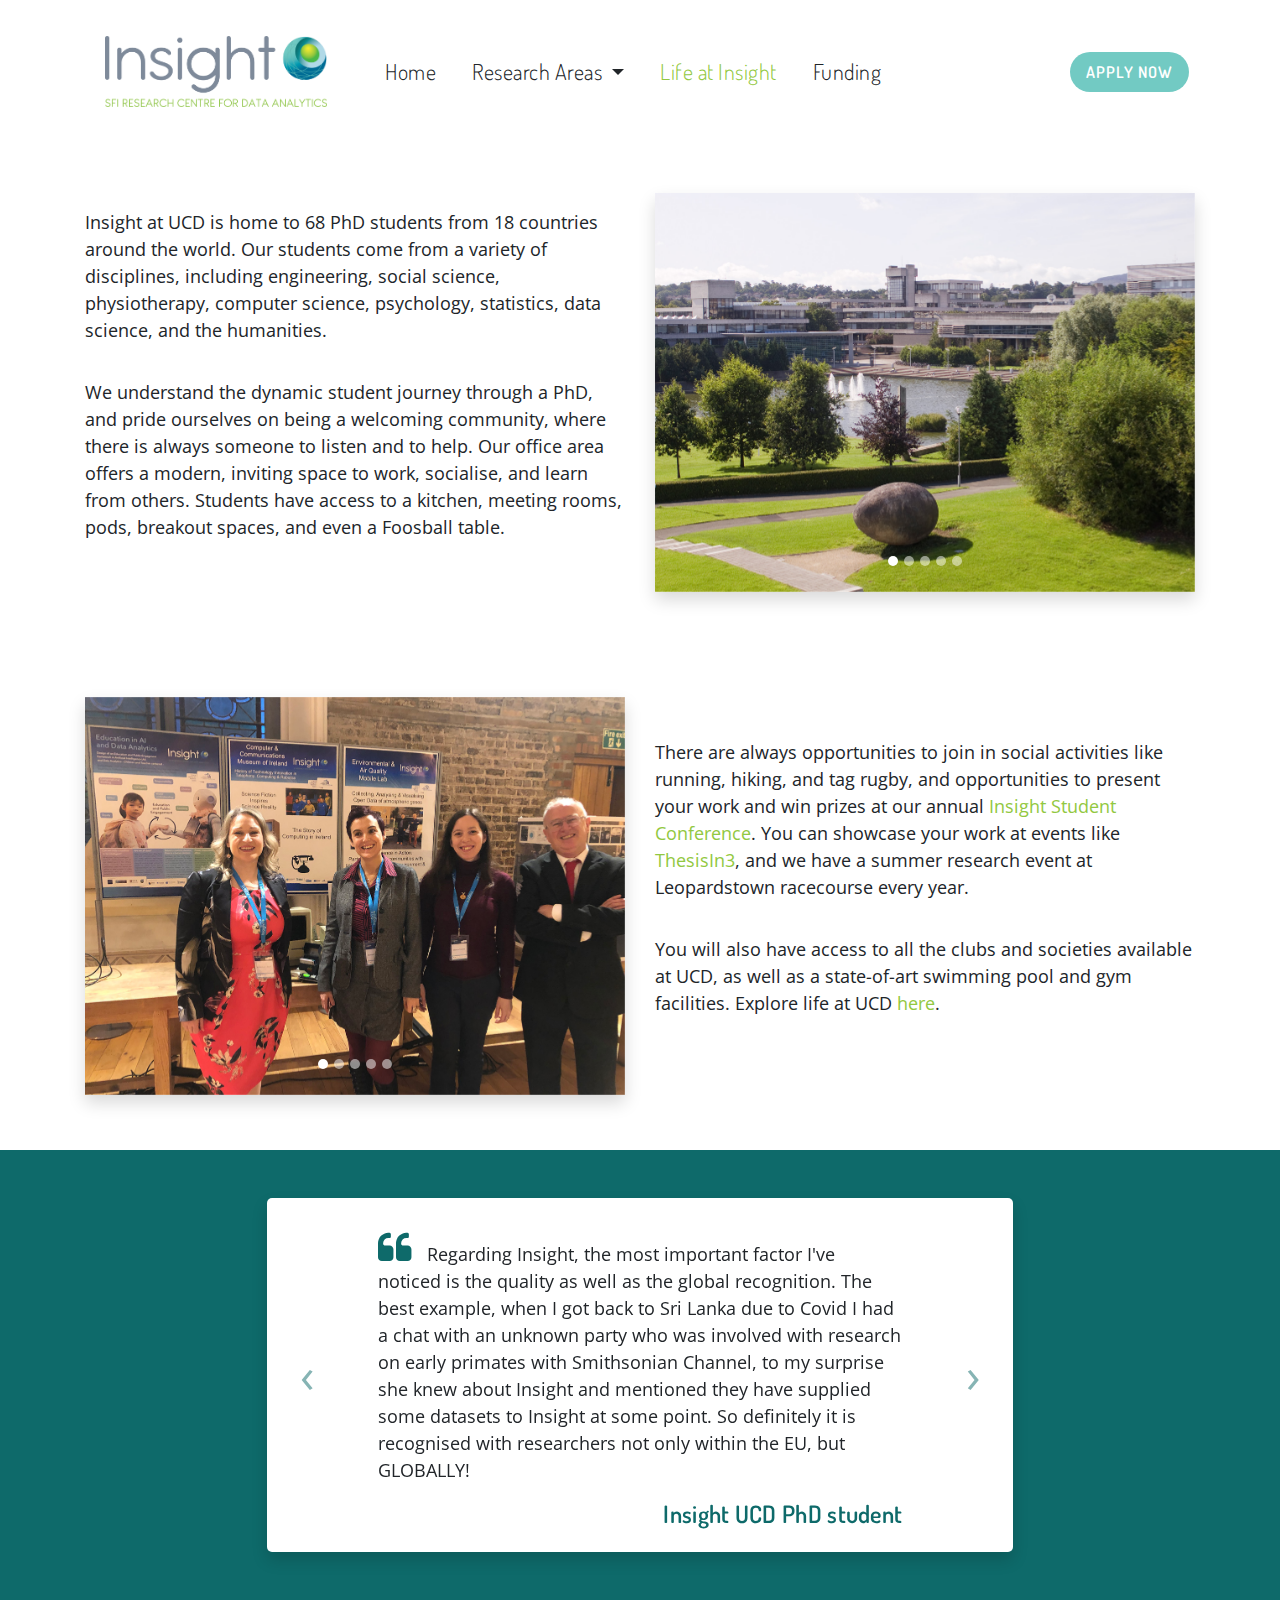
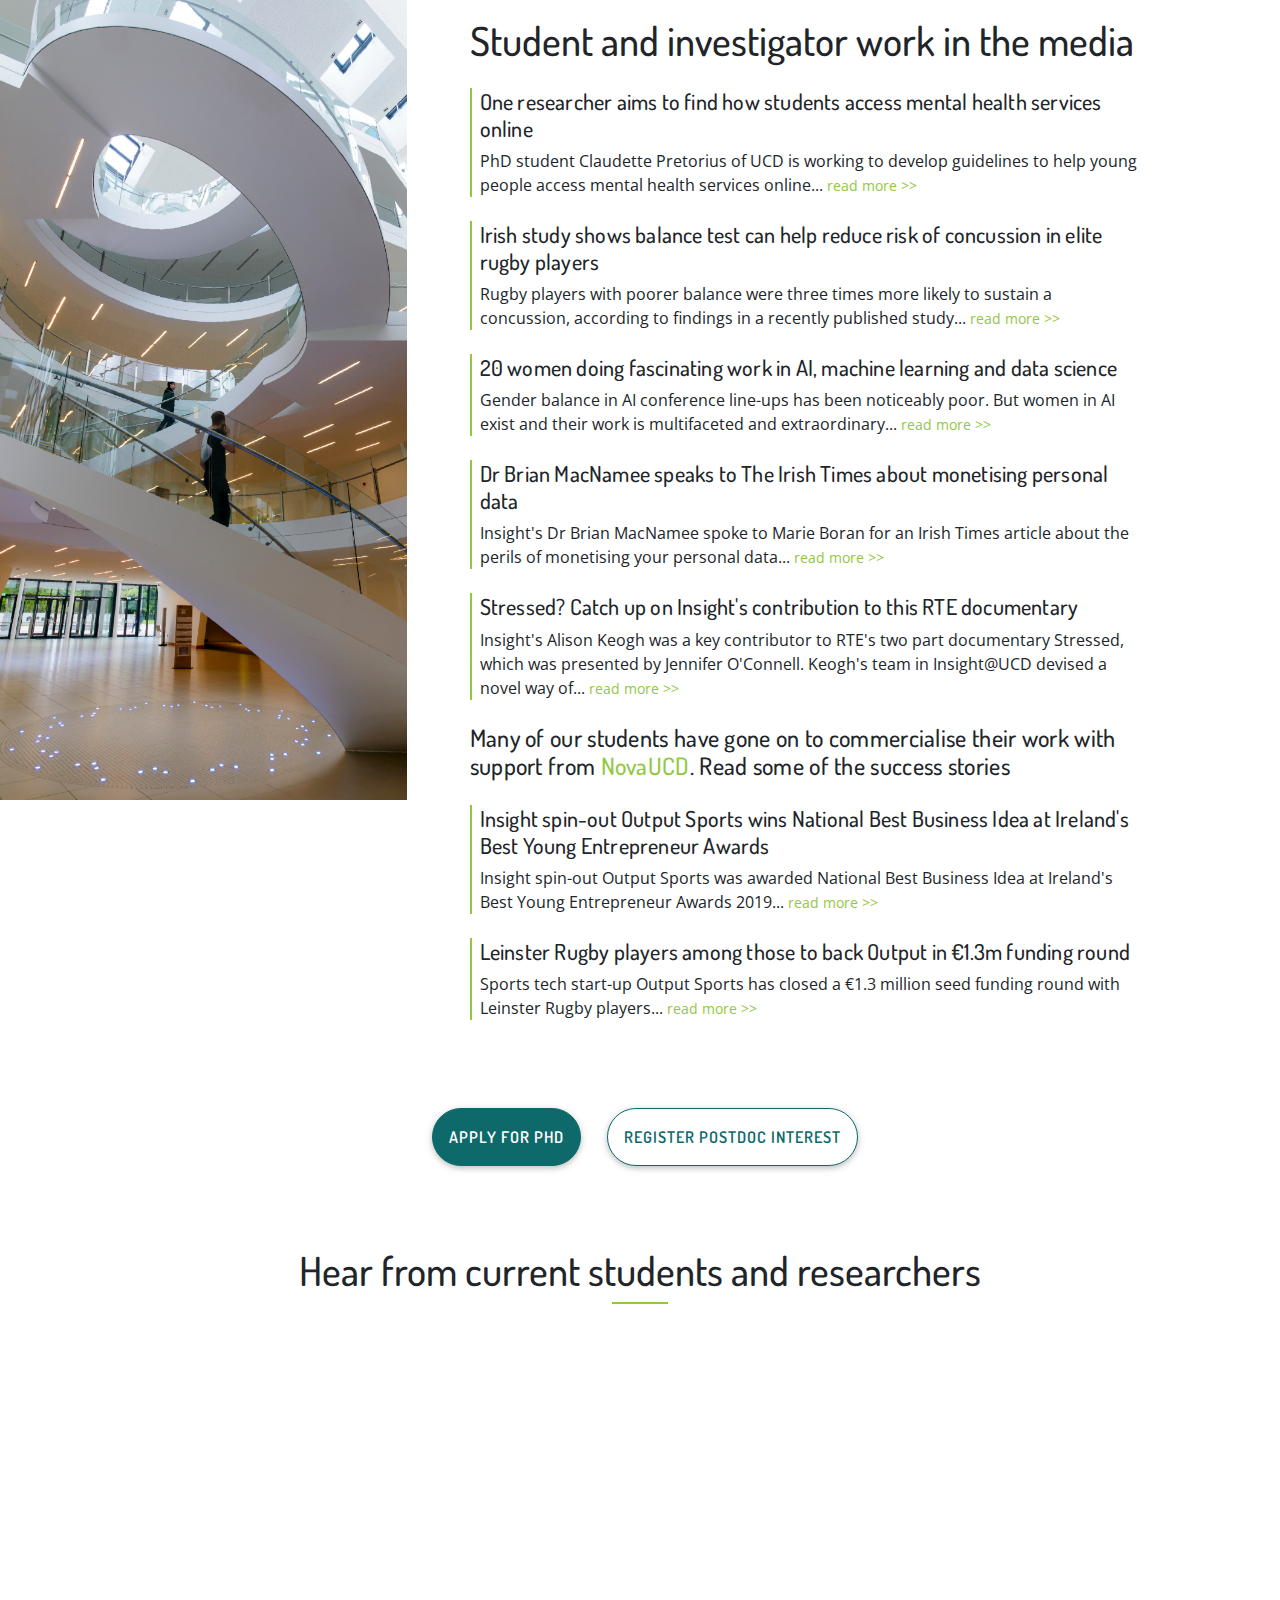
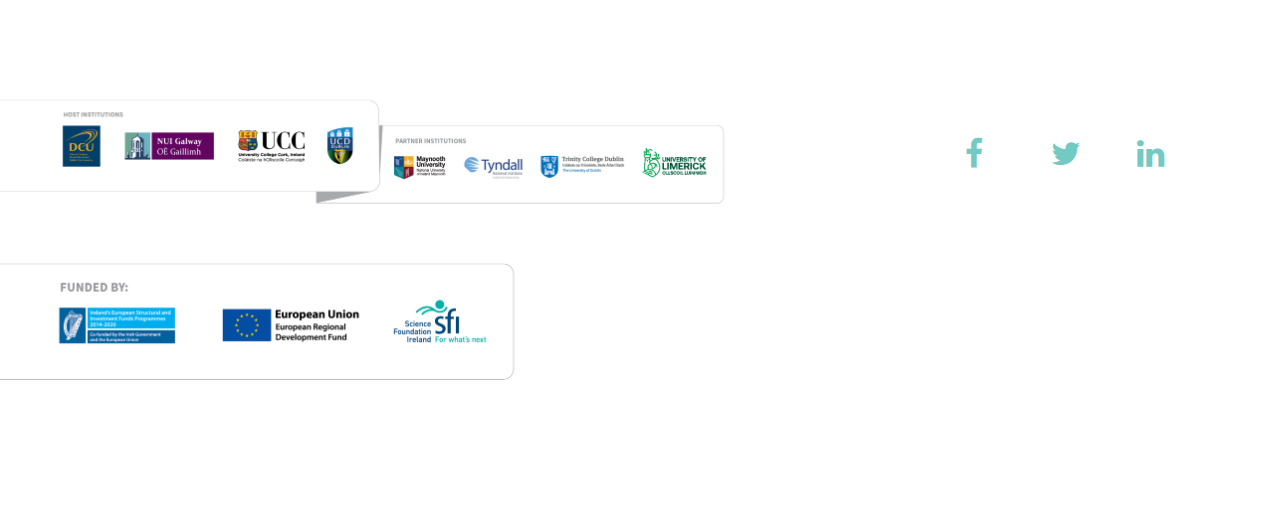
==== commit da2b75f7: "Fix Safari footer space issue" ====
--- a/life-at-insight.html
+++ b/life-at-insight.html
@@ -234,29 +234,27 @@
 
 	</main>
 	<footer>
-
-		<div class="row clear-fix">
-			<img class="col-lg-8 p-0 my-auto" src="img/hostpartner.png">
+		<div class="row">
+			<div class="col-lg-8 p-0 my-auto"><img src="img/hostpartner.png" style="max-width: 100%"></div>
 			<div class="social-media col-lg-4 mx-auto my-auto text-center">
 				<!-- Facebook -->
 				<a class="sm-ic" href="#">
-					<i class="fa fa-facebook fa-lg mr-md-5 fa-2x" style="color:rgb(114,202,195);"> </i>
+					<i class="fa fa-facebook col-1 fa-lg mr-md-5 fa-2x" style="color:rgb(114,202,195);"> </i>
 				</a>
 				<!-- Twitter -->
 				<a class="sm-ic" href="#">
-					<i class="fa fa-twitter fa-lg mr-md-5 fa-2x" style="color:rgb(114,202,195);"></i>
+					<i class="fa fa-twitter col-1 fa-lg mr-md-5 fa-2x" style="color:rgb(114,202,195);"></i>
 				</a>
 				<!--Linkedin -->
 				<a class="sm-ic" href="#">
-					<i class="fa fa-linkedin fa-lg mr-md-5 fa-2x" style="color:rgb(114,202,195);"></i>
+					<i class="fa fa-linkedin col-1 fa-lg mr-md-5 fa-2x" style="color:rgb(114,202,195);"></i>
 				</a>
 			</div>
 		</div>
 		<div class="row">
-			<a href="https://www.sfi.ie/" target="_blank"><img class="col-lg-8 p-0 my-auto fundedby" src="img/fundedby.png"></a>
+			<a href="https://www.sfi.ie/" target="_blank"><img class="col-lg-8 p-0 fundedby" src="img/fundedby.png"></a>
 		</div>
 	</footer>
-
 
 
 
@@ -272,4 +270,6 @@
 	<script type="text/javascript" src="js/bootstrap.min.js"></script>
 	<!-- MDB core JavaScript -->
 	<script type="text/javascript" src="js/mdb.min.js"></script>
-</body></html>
+</body>
+
+</html>
--- a/css/style.css
+++ b/css/style.css
@@ -1,8 +1,16 @@
 /* General styling */
 
 html {
-	scroll-padding-top: 140px;
-	/* height of sticky header */
+	/* doesn't work on Safari, replace with anchor trick below */
+	/*scroll-padding-top: 140px;*/
+	scroll-behavior: smooth;
+}
+
+a.anchor {
+	display: block;
+	position: relative;
+	top: -140px;
+	visibility: hidden;
 }
 
 
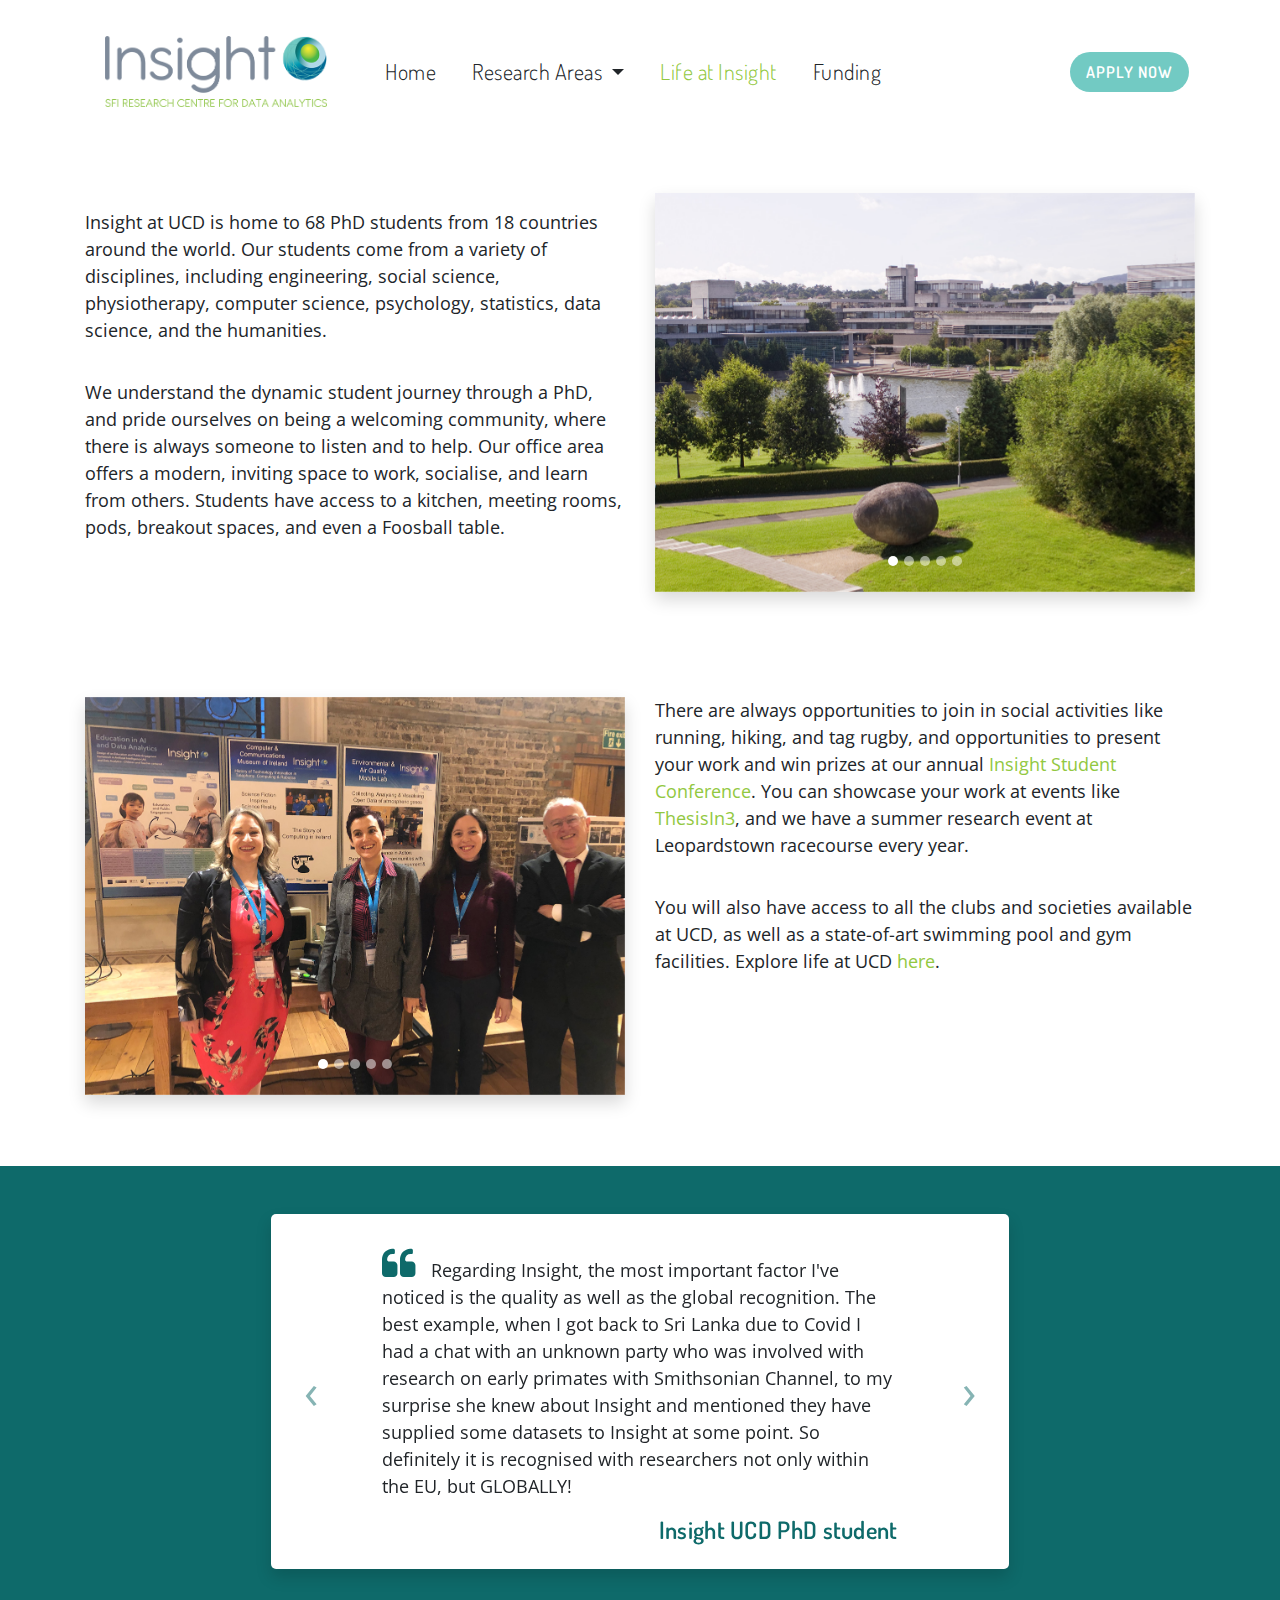
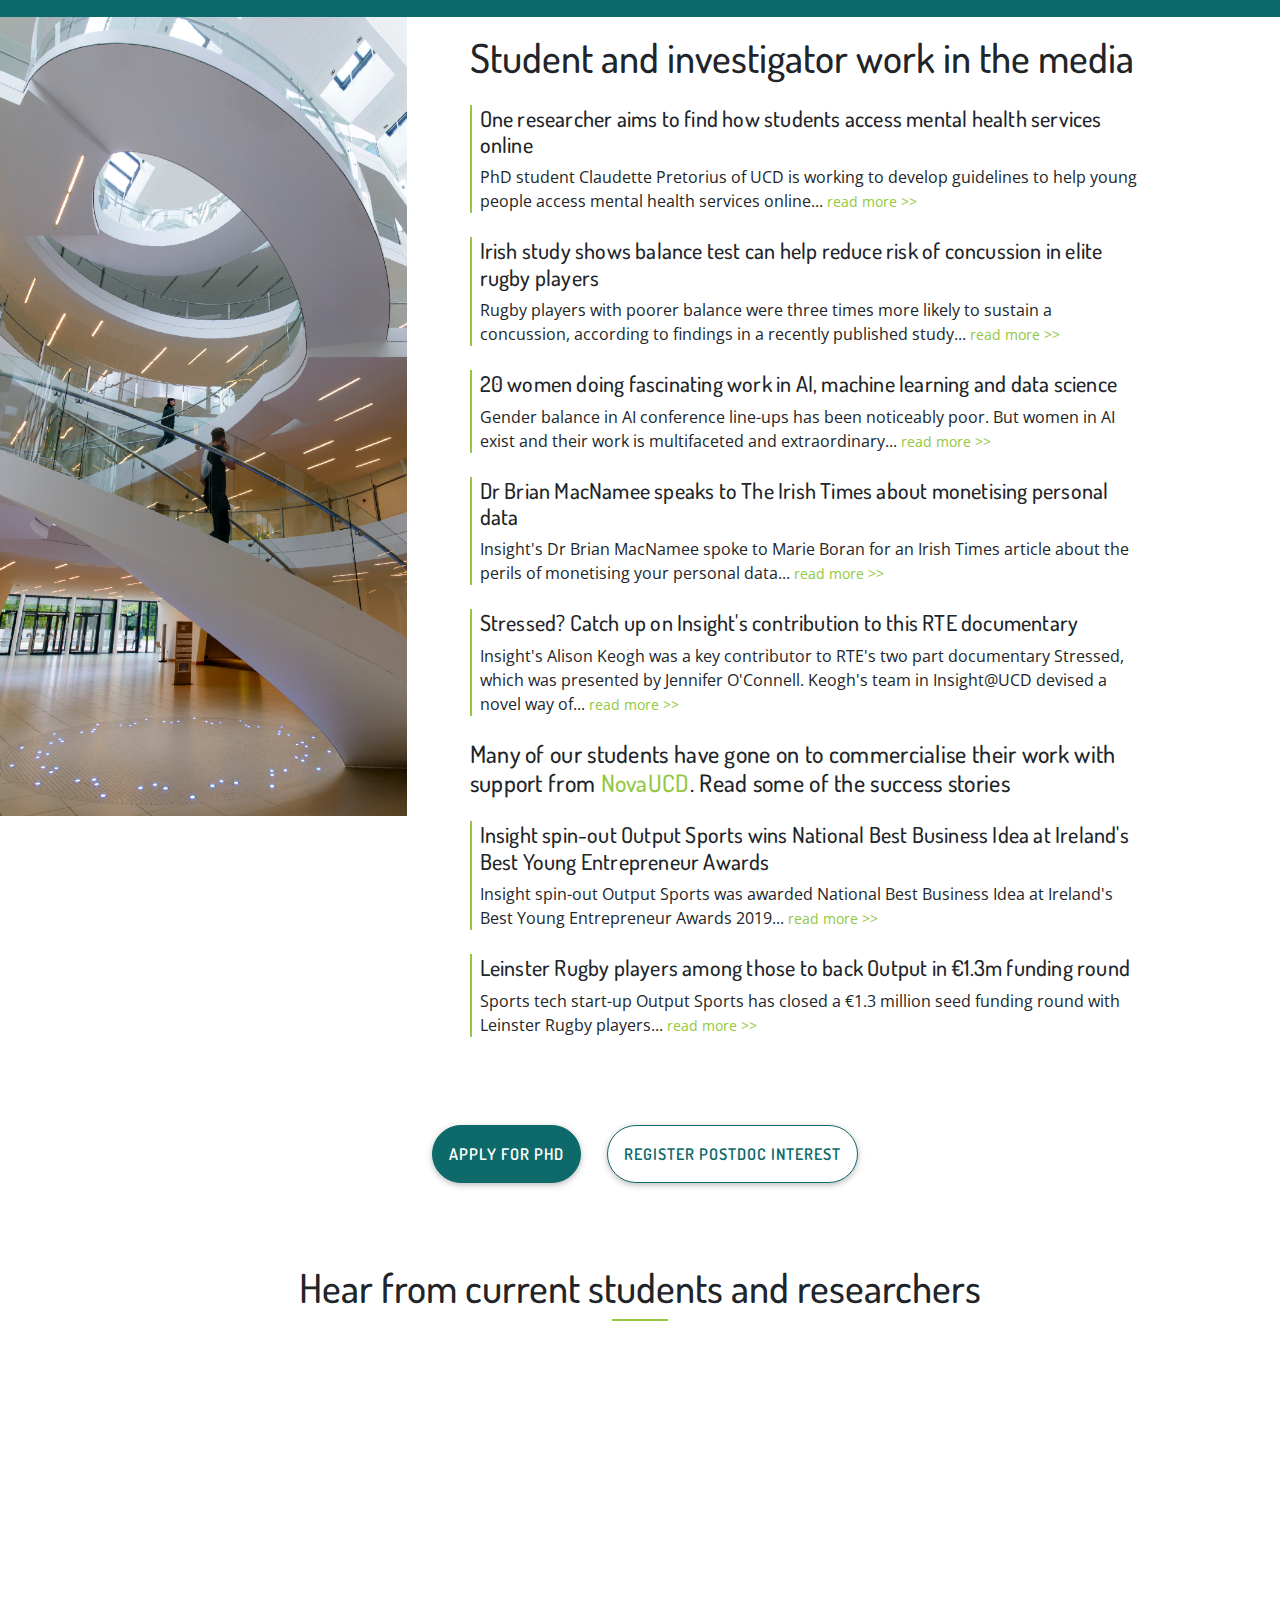
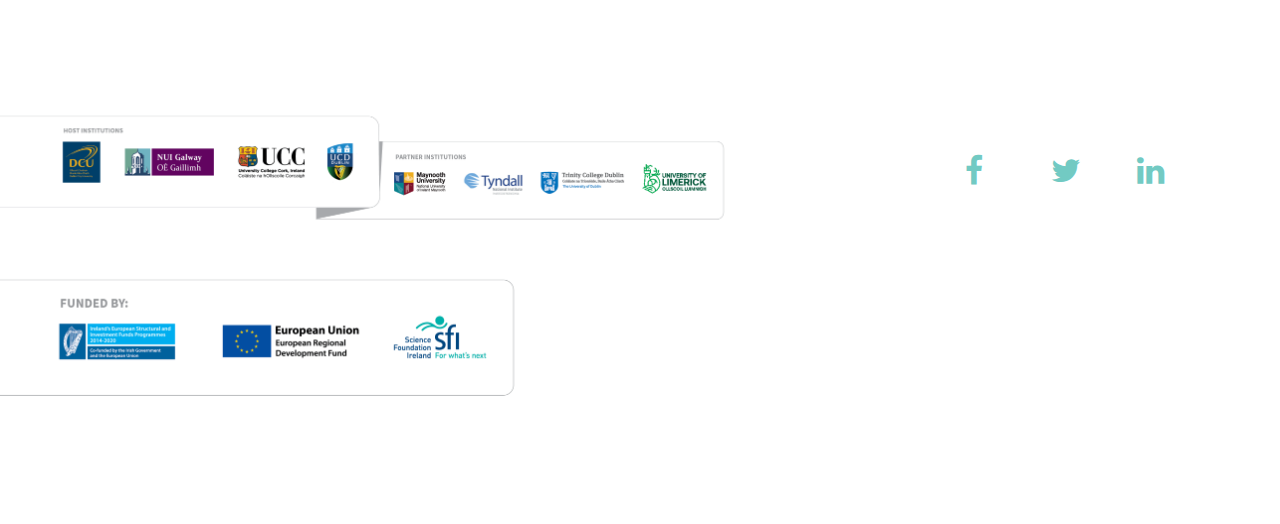
==== commit 673f94cd: "Finishing touches" ====
--- a/life-at-insight.html
+++ b/life-at-insight.html
@@ -5,7 +5,7 @@
 	<meta charset="utf-8">
 	<meta name="viewport" content="width=device-width, initial-scale=1, shrink-to-fit=no">
 	<meta http-equiv="x-ua-compatible" content="ie=edge">
-	<title>Insight UCD Recruitment</title>
+	<title>Insight UCD recruitment</title>
 	<!-- Font Awesome -->
 	<link rel="stylesheet" href="https://maxcdn.bootstrapcdn.com/font-awesome/4.7.0/css/font-awesome.min.css">
 	<!-- Bootstrap core CSS -->
@@ -81,7 +81,7 @@
 		<div class="highlight-insight">
 			<div class="container">
 				<div class="row">
-					<div class="col-sm-12 col-md-12 col-lg-6 col-xl-6 my-auto">
+					<div class="col-sm-12 col-md-12 col-lg-6 col-xl-6 mb-3 my-auto-md">
 						<div id="carouselIndicators" class="carousel slide shadow" data-ride="carousel">
 							<ol class="carousel-indicators">
 								<li data-target="#carouselIndicators" data-slide-to="0" class="active"></li>
@@ -110,7 +110,7 @@
 							</div>
 						</div>
 					</div>
-					<div class="col-sm-12 col-md-12 col-lg-6 col-xl-6 my-auto">
+					<div class="col-sm-12 col-md-12 col-lg-6 col-xl-6 mt-md-5 mt-lg-0 my-auto">
 						<p>There are always opportunities to join in social activities like running, hiking, and tag rugby, and opportunities to present your work and win prizes at our annual <a href="https://www.insight-centre.org/News/insight-student-conference-2020" target="_blank"> Insight Student Conference</a>. You can showcase your work at events like <a href="https://www.ucd.ie/graduatestudies/currentgradstudents/thesisin3/" target="_blank">ThesisIn3</a>, and we have a summer research event at Leopardstown racecourse every year.</p>
 						<p>You will also have access to all the clubs and societies available at UCD, as well as a state-of-art swimming pool and gym facilities. Explore life at UCD <a href="https://www.ucd.ie/graduatestudies/currentgradstudents/lifeoncampus/" target="_blank"> here</a>.</p>
 					</div>
@@ -118,16 +118,16 @@
 			</div>
 		</div>
 
-		<div class="testimonials py-5">
+		<div class="testimonials px-2 px-md-auto py-3 py-md-5">
 			<!-- Section heading -->
-			<div class="wrapper-carousel-fix col-lg-7 mx-auto py-3 shadow">
+			<div class="wrapper-carousel-fix col-md-10 col-lg-9 col-xl-7 mx-auto py-xl-3 shadow">
 				<!-- Carousel Wrapper -->
 				<div id="carousel-quote" class="carousel no-flex testimonial-carousel carousel-fade pt-3 " data-ride="carousel" data-interval="false">
 					<!--Slides-->
 					<div class="carousel-inner carousel-box" role="listbox">
 						<!--First slide-->
 						<div class="carousel-item active">
-							<div class="testimonial mx-5 px-5">
+							<div class="testimonial mx-1 mx-md-5 px-4 px-md-5">
 								<!--Content-->
 								<p>
 									<i class="fa fa-2x fa-quote-left pr-3" style="color:#0e6a6a;"></i>Regarding Insight, the most important factor I've noticed is the quality as well as the global recognition. The best example, when I got back to Sri Lanka due to Covid I had a chat with an unknown party who was involved with research on early primates with Smithsonian Channel, to my surprise she knew about Insight and mentioned they have supplied some datasets to Insight at some point. So definitely it is recognised with researchers not only within the EU, but GLOBALLY!
@@ -138,7 +138,7 @@
 						<!--First slide-->
 						<!--Second slide-->
 						<div class="carousel-item">
-							<div class="testimonial mx-5 px-5">
+							<div class="testimonial mx-1 mx-md-5 px-4 px-md-5">
 								<!--Content-->
 								<p><br>
 									<i class="fa fa-2x fa-quote-left pr-3" style="color:#0e6a6a;"></i>Insight has created a great social and working environment for staff and students. Insight provides opportunities for students to gain valuable work experience in Industry through Insight collaboration with Industry partners. Insight has delivered data analytics research in modelling the Covid 19 epidemic and actively reporting the findings to the Government.
@@ -149,7 +149,7 @@
 						<!--Second slide-->
 						<!--Third slide-->
 						<div class="carousel-item">
-							<div class="testimonial mx-5 px-5">
+							<div class="testimonial mx-1 mx-md-5 px-4 px-md-5">
 								<!--Content-->
 								<p><br>
 									<i class="fa fa-2x fa-quote-left pr-3" style="color:#0e6a6a;"></i>I know it will seem a bit over the top to say this but my friends and colleagues in Insight are like my second family. When you are far from home it can be difficult to find your feet, feel part of work and community. I have always felt at home in Insight and I have always felt that I was appreciated and belonged.
@@ -175,10 +175,10 @@
 			</div>
 		</div>
 		<div class="row in-the-media">
-			<div id="stairs" class="col-lg-4">
-				<img src="img/futuristic-stairs.jpg" class="img-fluid" style="height: auto;max-height: auto;width: 100%;">
-			</div>
-			<div id="articles" class="col-lg-7 px-5">
+			<div id="stairs" class="col-12 col-xl-4">
+				<img src="img/futuristic-stairs.jpg" alt="science building" srcset="img/1309_ScienceEast_005a.jpg 1024w, img/futuristic-stairs.jpg" class="img-fluid" style="height: auto;max-height: auto;width: 100%;">
+			</div>
+			<div id="articles" class="col-12 col-xl-7 px-5">
 				<h2 class="mt-3 mb-4">Student and investigator work in the media</h2>
 				<div class="article-snippets">
 					<div class="article-snippet pl-2 my-4">
@@ -214,7 +214,7 @@
 			</div>
 
 		</div>
-		<div class="container col-lg-5 text-center my-5">
+		<div class="container col-lg-6 text-center my-5">
 			<a class="btn research-button btn-rounded p-3 m-3" role="button" id="phd-apply-button" href="https://docs.google.com/forms/d/1XLEkbJxJfuhNwHbNizcmN-qmpHpWXyCUOX5vFajwx4U" target="_blank">Apply for PhD</a>
 			<a class="btn research-button btn-rounded p-3" role="button" id="postdoc-apply-button" href="https://docs.google.com/forms/d/1AsUdSWXv9FjHMFJ9KDFKcQEAJH8ktpvEX1DCqA-DxpM" target="_blank">Register PostDoc Interest</a>
 		</div>
@@ -222,10 +222,10 @@
 			<h2 class="videos text-center pt-3">Hear from current students and researchers</h2>
 			<hr>
 			<div class="row col-12 mx-auto pb-5 pt-3">
-				<div class="embed-responsive embed-responsive-16by9 col-5 my-auto mx-auto">
+				<div class="embed-responsive embed-responsive-16by9 col-lg-5 col-md-12 mb-4 mb-lg-auto mx-auto">
 					<iframe class="embed-responsive-item" src="https://www.youtube.com/embed/og-fN9E48w0"></iframe>
 				</div>
-				<div class="embed-responsive embed-responsive-16by9 col-5 my-auto mx-auto">
+				<div class="embed-responsive embed-responsive-16by9 col-lg-5 col-md-12 my-auto mx-auto">
 					<iframe class="embed-responsive-item" src="https://www.youtube.com/embed/YqsBKtIphHs"></iframe>
 				</div>
 			</div>
@@ -238,15 +238,15 @@
 			<div class="col-lg-8 p-0 my-auto"><img src="img/hostpartner.png" style="max-width: 100%"></div>
 			<div class="social-media col-lg-4 mx-auto my-auto text-center">
 				<!-- Facebook -->
-				<a class="sm-ic" href="#">
+				<a class="sm-ic" href="https://www.facebook.com/insight" target="_blank">
 					<i class="fa fa-facebook col-1 fa-lg mr-md-5 fa-2x" style="color:rgb(114,202,195);"> </i>
 				</a>
 				<!-- Twitter -->
-				<a class="sm-ic" href="#">
+				<a class="sm-ic" href="https://twitter.com/insight_centre" target="_blank">
 					<i class="fa fa-twitter col-1 fa-lg mr-md-5 fa-2x" style="color:rgb(114,202,195);"></i>
 				</a>
 				<!--Linkedin -->
-				<a class="sm-ic" href="#">
+				<a class="sm-ic" href="https://www.linkedin.com/company/insight-centre-for-data-analytics" target="_blank">
 					<i class="fa fa-linkedin col-1 fa-lg mr-md-5 fa-2x" style="color:rgb(114,202,195);"></i>
 				</a>
 			</div>
@@ -270,6 +270,4 @@
 	<script type="text/javascript" src="js/bootstrap.min.js"></script>
 	<!-- MDB core JavaScript -->
 	<script type="text/javascript" src="js/mdb.min.js"></script>
-</body>
-
-</html>
+</body></html>
--- a/css/style.css
+++ b/css/style.css
@@ -453,6 +453,12 @@
 	font-size: 18px
 }
 
+@media (max-width:576px) {
+	.testimonials {
+		font-size: 16px
+	}
+}
+
 .wrapper-carousel-fix {
 	background-color: white;
 	border-radius: 5px;
